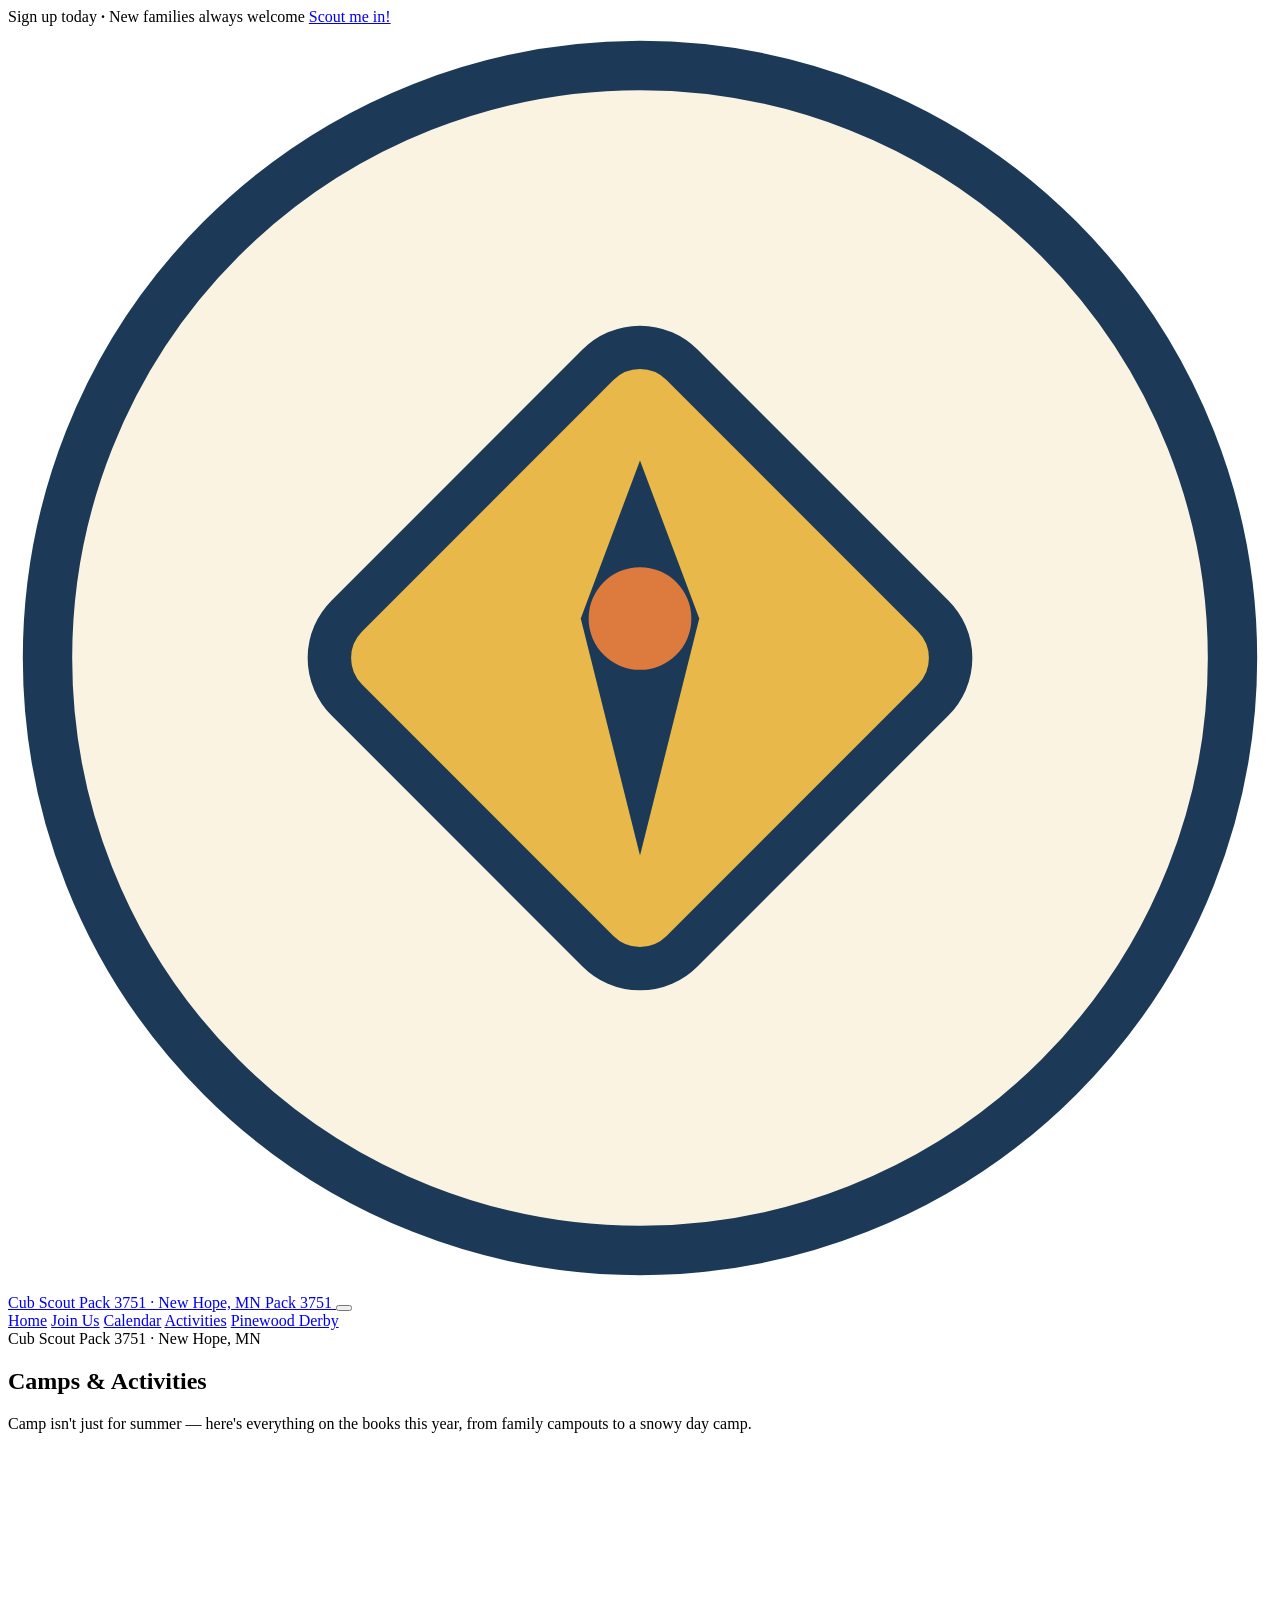
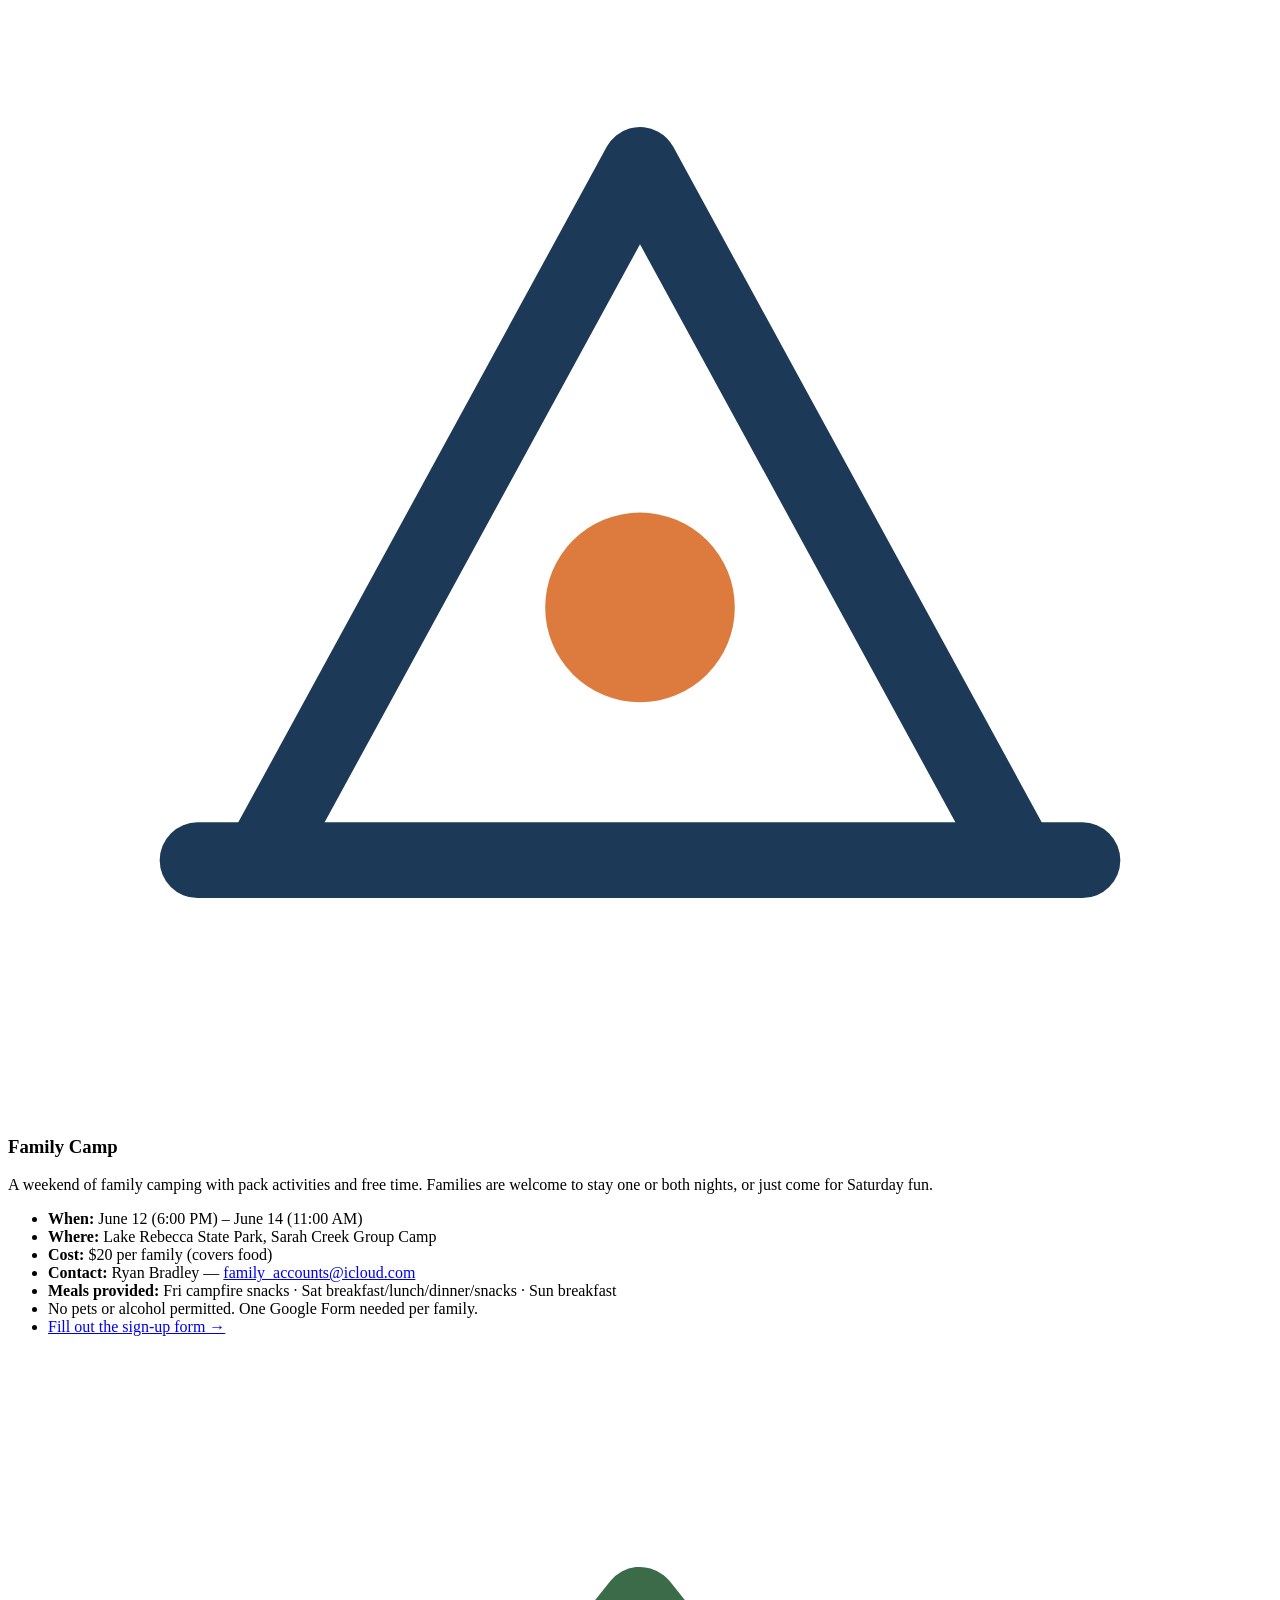
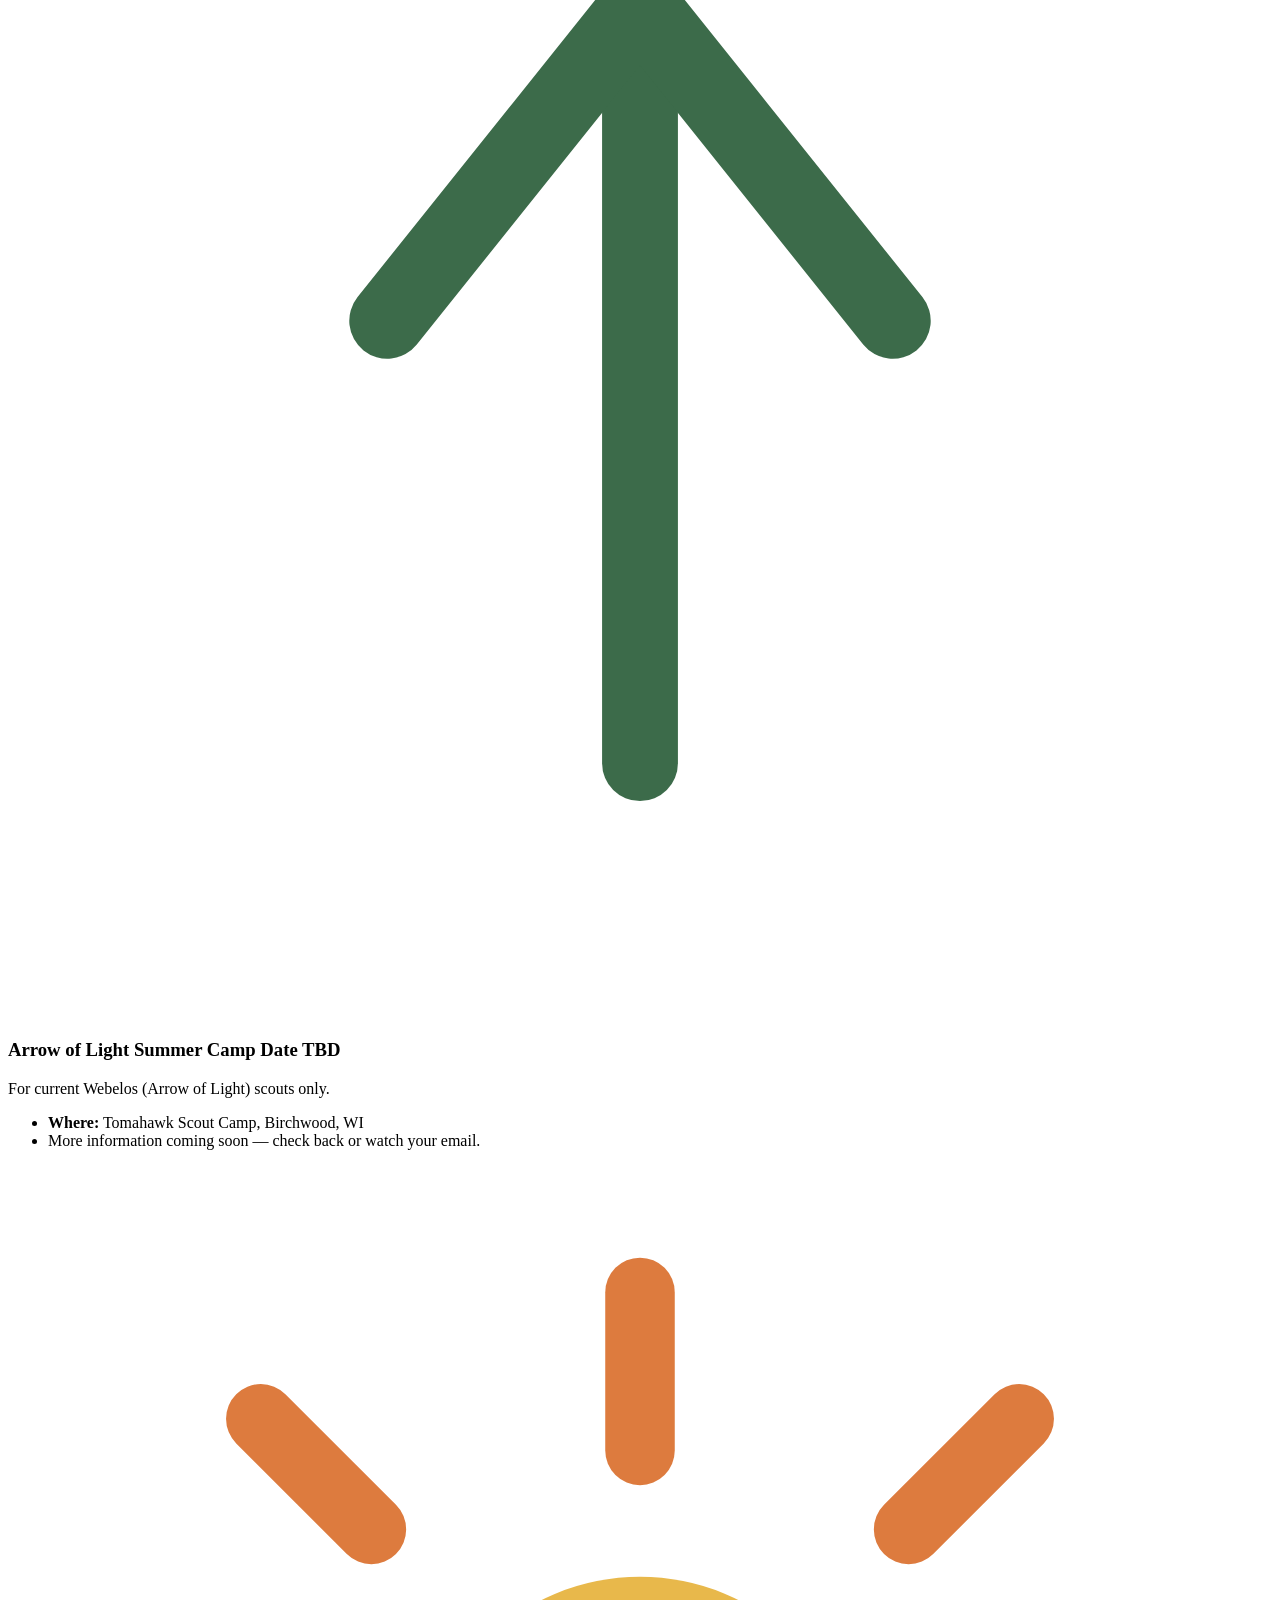
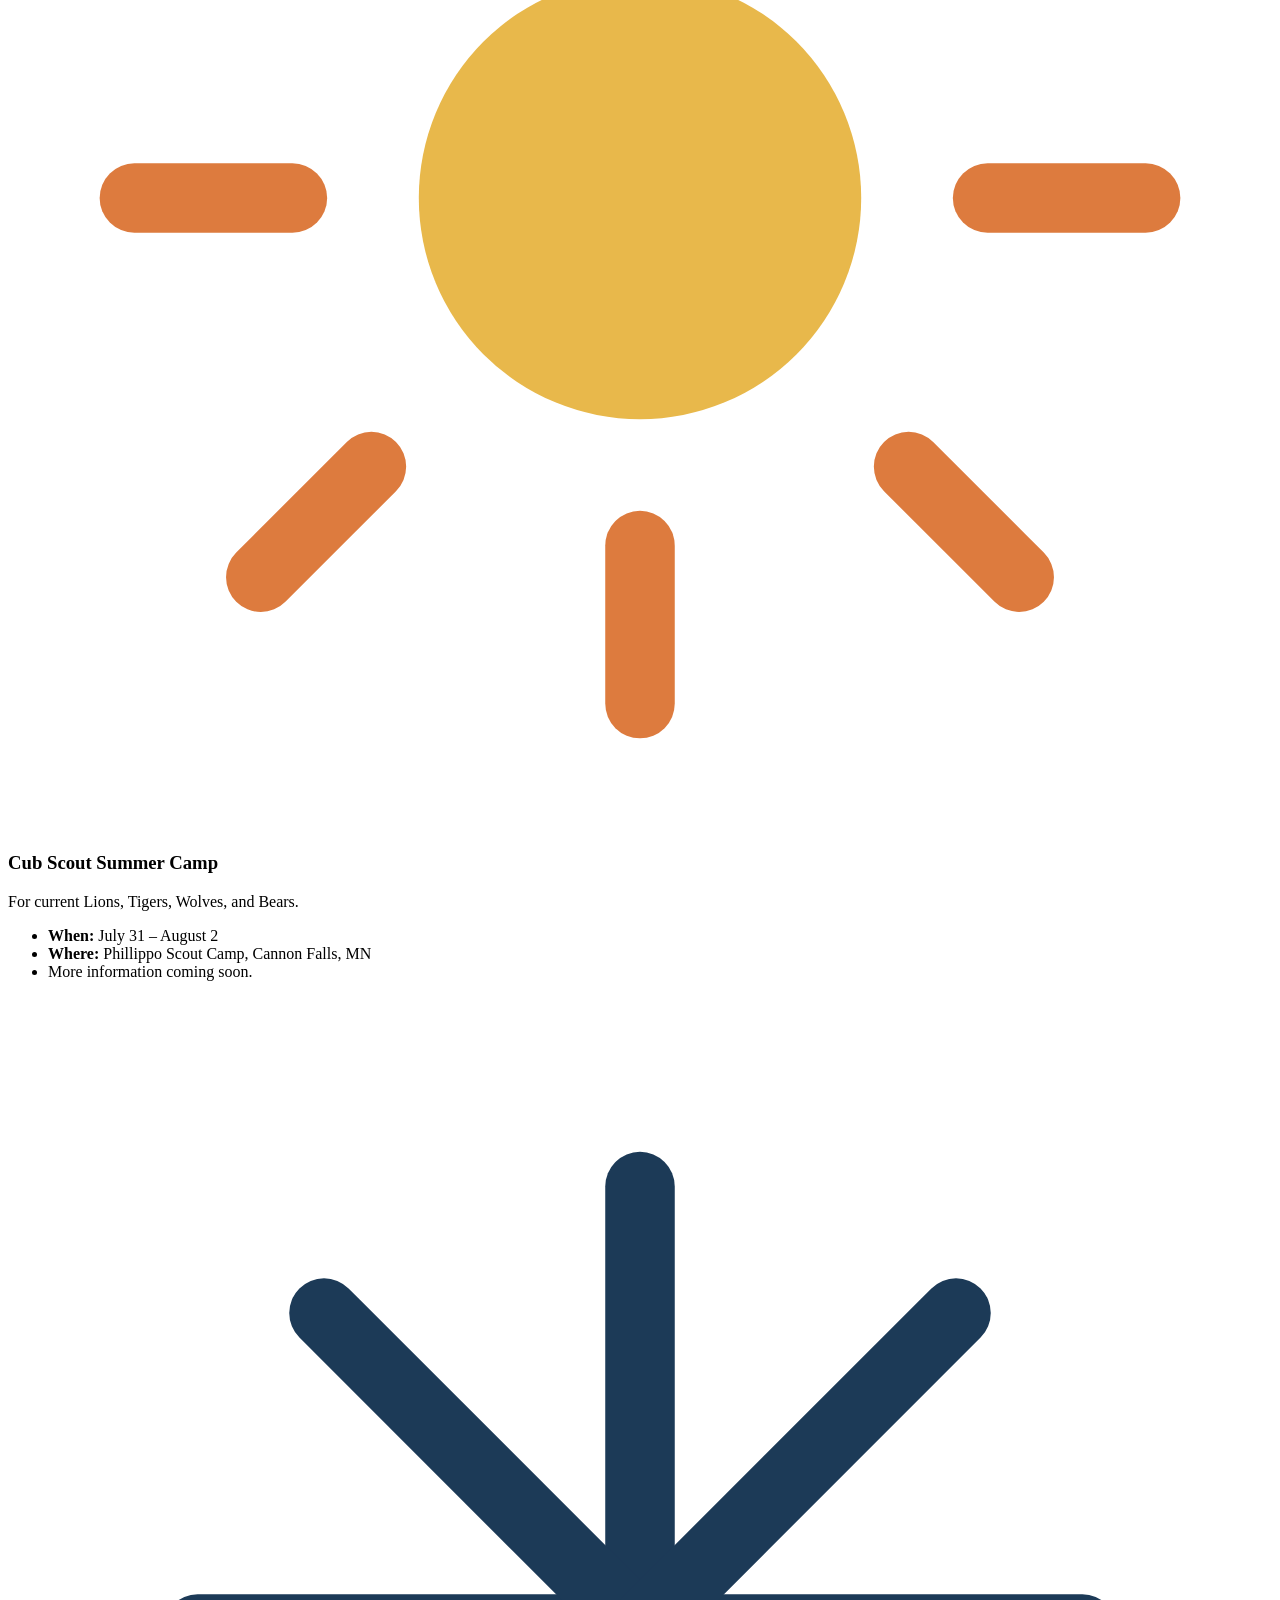
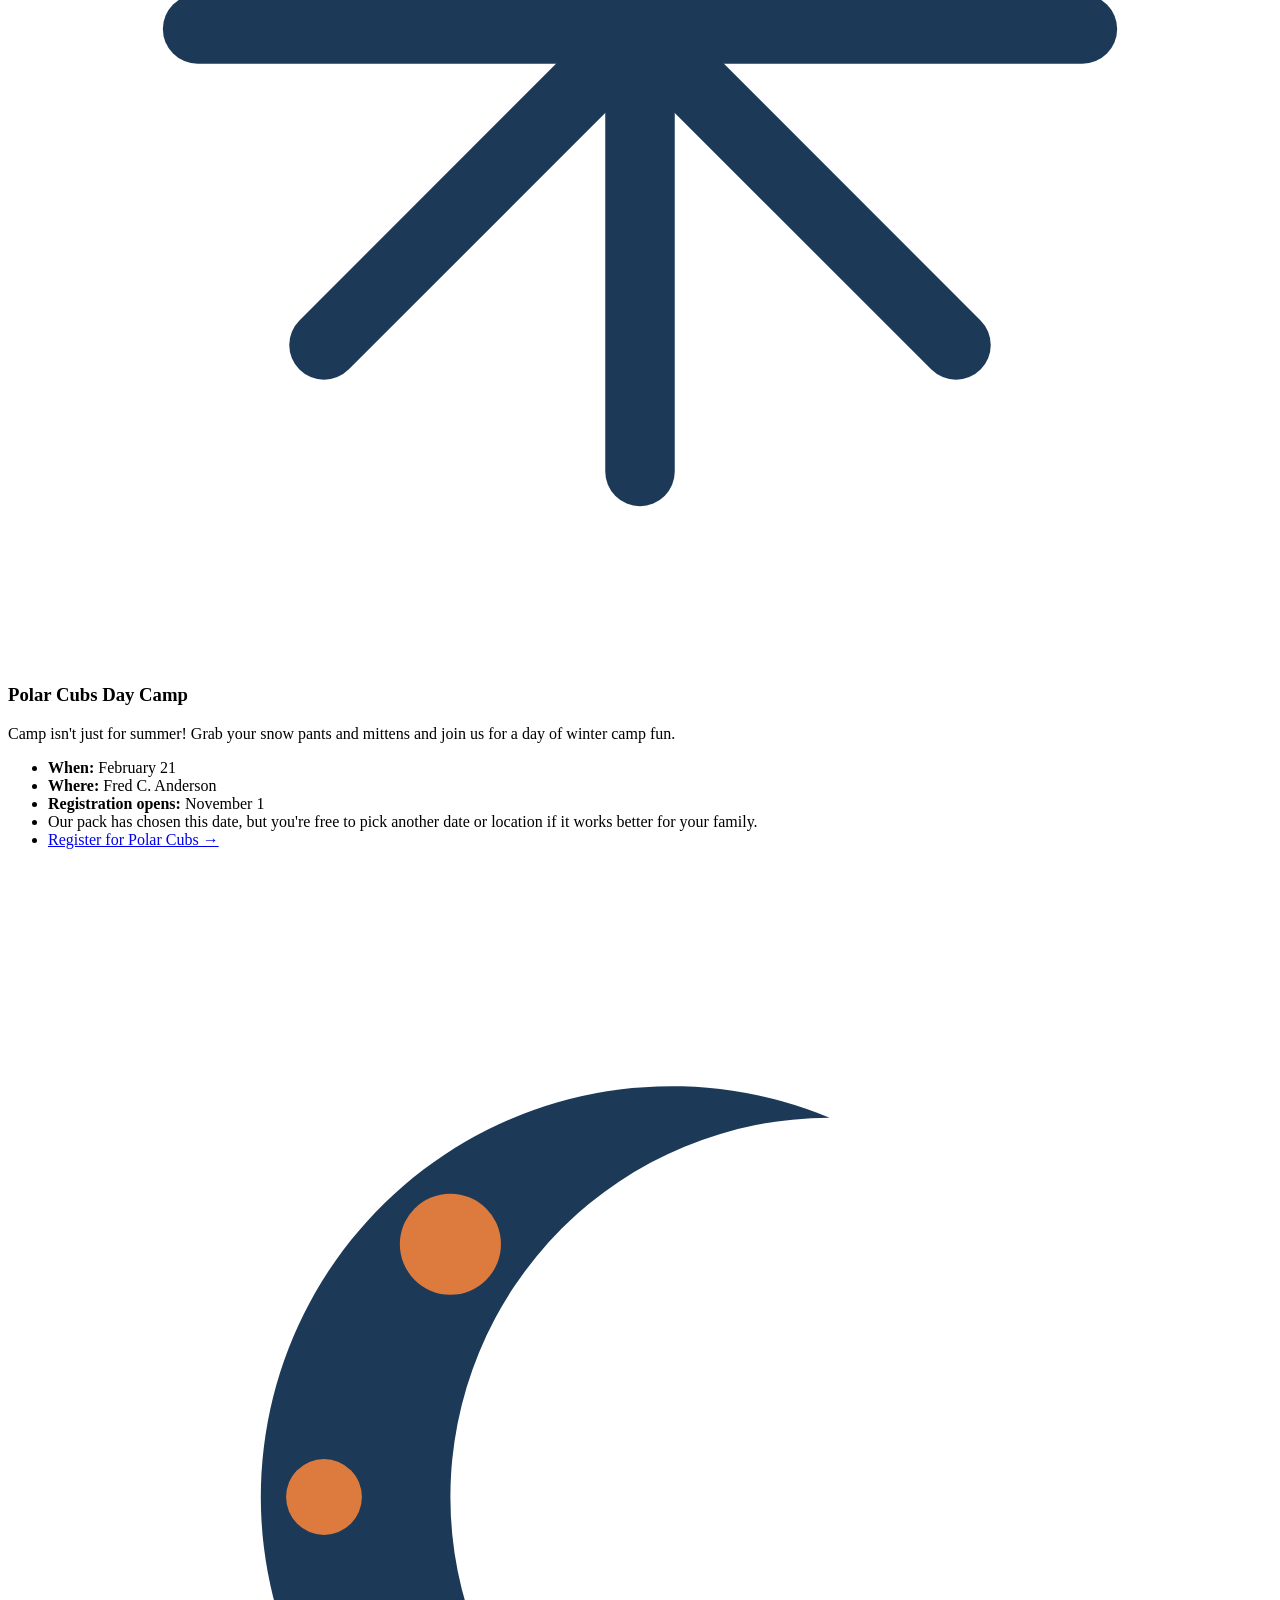
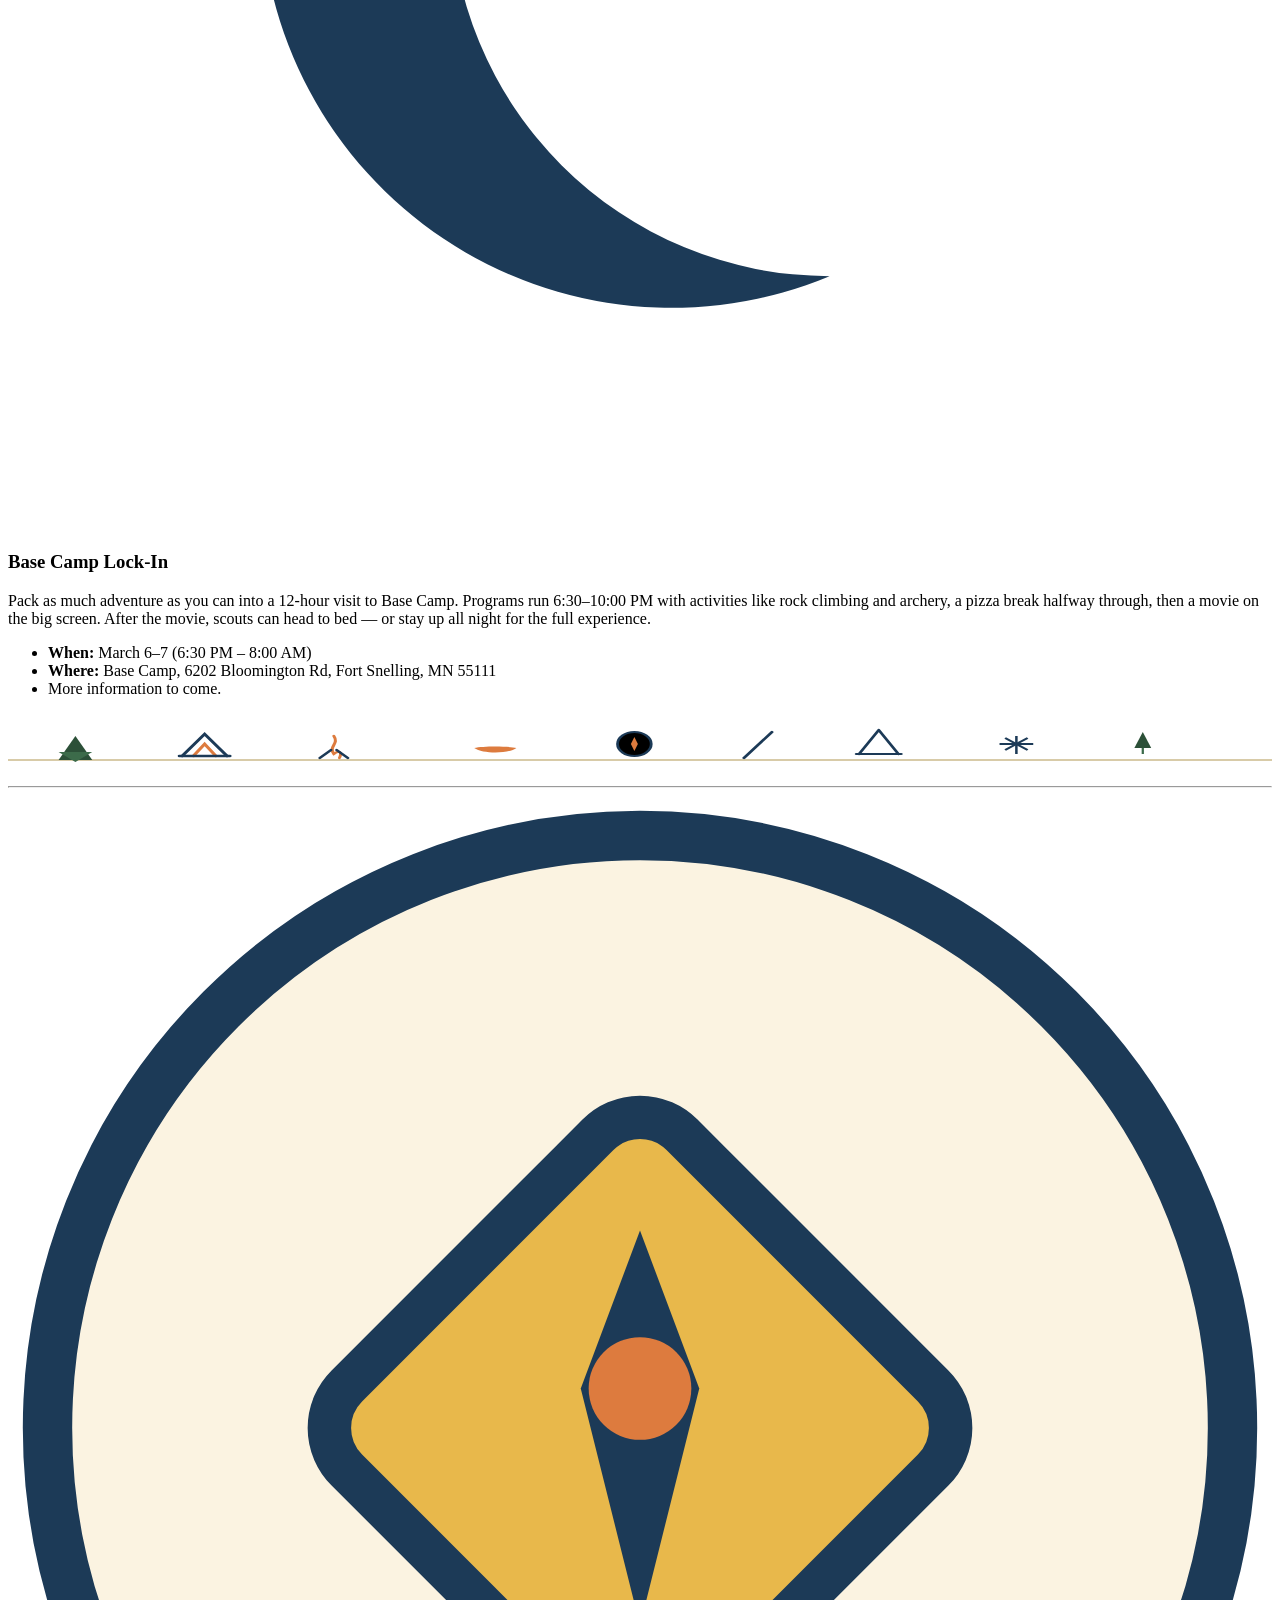
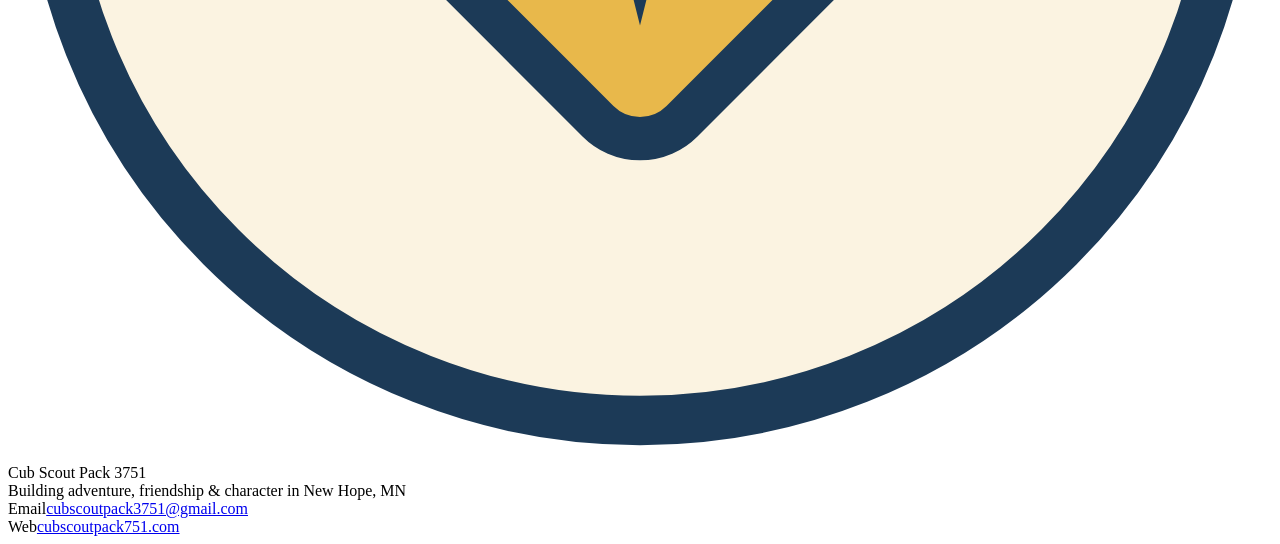
==== activities.html @ e73b6490 "Add files via upload" ====
<!DOCTYPE html>
<html lang="en">
<head>
<meta charset="UTF-8">
<meta name="viewport" content="width=device-width, initial-scale=1.0">
<title>Activities | Cub Scout Pack 3751</title>
<meta name="description" content="Family Camp, summer camps, Polar Cubs, and the Base Camp Lock-In for Pack 3751.">
<link rel="stylesheet" href="css/styles.css">
</head>
<body>
<div class="topbar">
  <div class="wrap">
    <span>Sign up today <strong>&middot;</strong> New families always welcome</span>
    <a class="btn-scoutmein" href="join.html">Scout me in!</a>
  </div>
</div>
<header class="site-header">
  <div class="wrap">
    <a class="brand" href="index.html">
      <span class="brand-mark"><svg viewBox="0 0 64 64" fill="none" xmlns="http://www.w3.org/2000/svg">
<circle cx="32" cy="32" r="30" fill="#FBF3E1" stroke="#1C3A57" stroke-width="2.5"/>
<rect x="20" y="20" width="24" height="24" rx="3" transform="rotate(45 32 32)" fill="#E8B84B" stroke="#1C3A57" stroke-width="2.2"/>
<path d="M32 22 L35 30 L32 42 L29 30 Z" fill="#1C3A57"/>
<circle cx="32" cy="30" r="2.6" fill="#DD7B3E"/>
</svg></span>
      <span class="brand-text">
        <span class="eyebrow navy">Cub Scout Pack 3751 &middot; New Hope, MN</span>
        <span class="pack-name">Pack <span class="accent">3751</span></span>
      </span>
    </a>
    <button class="nav-toggle" aria-label="Toggle menu" onclick="document.querySelector('.main-nav').classList.toggle('open')"><span></span></button>
    <nav class="main-nav">
    <a href="index.html">Home</a>
    <a href="join.html">Join Us</a>
    <a href="calendar.html">Calendar</a>
    <a href="activities.html" class="active">Activities</a>
    <a href="pinewood-derby.html">Pinewood Derby</a>
    </nav>
  </div>
</header>

<main>
  <section class="hero" style="padding-bottom:0;">
    <div class="wrap">
      <span class="eyebrow">Cub Scout Pack 3751 &middot; New Hope, MN</span>
      <h1>Camps &amp; <span class="accent">Activities</span></h1>
      <p class="lede">Camp isn't just for summer &mdash; here's everything on the books this year, from family campouts to a snowy day camp.</p>
    </div>
  </section>

  <section class="section">
    <div class="wrap">
      <div class="card-grid" style="grid-template-columns:repeat(auto-fit,minmax(340px,1fr));">

        <div class="program-card">
          <div class="top-row">
            <span class="icon-badge"><svg viewBox="0 0 40 40" fill="none" xmlns="http://www.w3.org/2000/svg">
<path d="M8 32 L20 10 L32 32" stroke="#1C3A57" stroke-width="2.4" stroke-linejoin="round"/>
<line x1="6" y1="32" x2="34" y2="32" stroke="#1C3A57" stroke-width="2.4" stroke-linecap="round"/>
<circle cx="20" cy="24" r="3" fill="#DD7B3E"/>
</svg></span>
            <h3>Family Camp</h3>
          </div>
          <p class="desc">A weekend of family camping with pack activities and free time. Families are welcome to stay one or both nights, or just come for Saturday fun.</p>
          <ul class="meta-list">
            <li><strong>When:</strong> June 12 (6:00 PM) &ndash; June 14 (11:00 AM)</li>
            <li><strong>Where:</strong> Lake Rebecca State Park, Sarah Creek Group Camp</li>
            <li><strong>Cost:</strong> $20 per family (covers food)</li>
            <li><strong>Contact:</strong> Ryan Bradley &mdash; <a href="mailto:family_accounts@icloud.com">family_accounts@icloud.com</a></li>
            <li><strong>Meals provided:</strong> Fri campfire snacks &middot; Sat breakfast/lunch/dinner/snacks &middot; Sun breakfast</li>
            <li>No pets or alcohol permitted. One Google Form needed per family.</li>
            <li><a href="https://docs.google.com/forms/d/e/1FAIpQLSfXmg_qUj5GRMNpXM1DFjyAN6nbwdPiYPPDxMlVyNqQFSK7DQ/viewform?usp=header">Fill out the sign-up form &rarr;</a></li>
          </ul>
        </div>

        <div class="program-card green">
          <div class="top-row">
            <span class="icon-badge"><svg viewBox="0 0 40 40" fill="none" xmlns="http://www.w3.org/2000/svg">
<line x1="20" y1="32" x2="20" y2="10" stroke="#3C6B4A" stroke-width="2.4" stroke-linecap="round"/>
<path d="M12 18 L20 8 L28 18" stroke="#3C6B4A" stroke-width="2.4" stroke-linecap="round" stroke-linejoin="round"/>
</svg></span>
            <h3>Arrow of Light Summer Camp <span class="tbd-tag">Date TBD</span></h3>
          </div>
          <p class="desc">For current Webelos (Arrow of Light) scouts only.</p>
          <ul class="meta-list">
            <li><strong>Where:</strong> Tomahawk Scout Camp, Birchwood, WI</li>
            <li>More information coming soon &mdash; check back or watch your email.</li>
          </ul>
        </div>

        <div class="program-card gold">
          <div class="top-row">
            <span class="icon-badge"><svg viewBox="0 0 40 40" fill="none" xmlns="http://www.w3.org/2000/svg" stroke="#DD7B3E" stroke-width="2.2" stroke-linecap="round">
<circle cx="20" cy="20" r="7" fill="#E8B84B" stroke="none"/>
<line x1="20" y1="4" x2="20" y2="9"/><line x1="20" y1="31" x2="20" y2="36"/>
<line x1="4" y1="20" x2="9" y2="20"/><line x1="31" y1="20" x2="36" y2="20"/>
<line x1="8" y1="8" x2="11.5" y2="11.5"/><line x1="28.5" y1="28.5" x2="32" y2="32"/>
<line x1="32" y1="8" x2="28.5" y2="11.5"/><line x1="11.5" y1="28.5" x2="8" y2="32"/>
</svg></span>
            <h3>Cub Scout Summer Camp</h3>
          </div>
          <p class="desc">For current Lions, Tigers, Wolves, and Bears.</p>
          <ul class="meta-list">
            <li><strong>When:</strong> July 31 &ndash; August 2</li>
            <li><strong>Where:</strong> Phillippo Scout Camp, Cannon Falls, MN</li>
            <li>More information coming soon.</li>
          </ul>
        </div>

        <div class="program-card navy">
          <div class="top-row">
            <span class="icon-badge"><svg viewBox="0 0 40 40" fill="none" xmlns="http://www.w3.org/2000/svg" stroke="#1C3A57" stroke-width="2.2" stroke-linecap="round">
<line x1="20" y1="6" x2="20" y2="34"/><line x1="6" y1="20" x2="34" y2="20"/>
<line x1="10" y1="10" x2="30" y2="30"/><line x1="30" y1="10" x2="10" y2="30"/>
</svg></span>
            <h3>Polar Cubs Day Camp</h3>
          </div>
          <p class="desc">Camp isn't just for summer! Grab your snow pants and mittens and join us for a day of winter camp fun.</p>
          <ul class="meta-list">
            <li><strong>When:</strong> February 21</li>
            <li><strong>Where:</strong> Fred C. Anderson</li>
            <li><strong>Registration opens:</strong> November 1</li>
            <li>Our pack has chosen this date, but you're free to pick another date or location if it works better for your family.</li>
            <li><a href="https://camp.northernstar.org/Article-Detail/polar-cubs">Register for Polar Cubs &rarr;</a></li>
          </ul>
        </div>

        <div class="program-card">
          <div class="top-row">
            <span class="icon-badge"><svg viewBox="0 0 40 40" fill="none" xmlns="http://www.w3.org/2000/svg">
<path d="M26 8 A13 13 0 1 0 26 32 A10 10 0 0 1 26 8 Z" fill="#1C3A57"/>
<circle cx="14" cy="12" r="1.6" fill="#DD7B3E"/><circle cx="10" cy="20" r="1.2" fill="#DD7B3E"/>
</svg></span>
            <h3>Base Camp Lock-In</h3>
          </div>
          <p class="desc">Pack as much adventure as you can into a 12-hour visit to Base Camp. Programs run 6:30&ndash;10:00 PM with activities like rock climbing and archery, a pizza break halfway through, then a movie on the big screen. After the movie, scouts can head to bed &mdash; or stay up all night for the full experience.</p>
          <ul class="meta-list">
            <li><strong>When:</strong> March 6&ndash;7 (6:30 PM &ndash; 8:00 AM)</li>
            <li><strong>Where:</strong> Base Camp, 6202 Bloomington Rd, Fort Snelling, MN 55111</li>
            <li>More information to come.</li>
          </ul>
        </div>

      </div>
    </div>
  </section>
</main>
<div class="wrap"><div class="trail-band"><svg viewBox="0 0 900 60" width="100%" height="60" preserveAspectRatio="none" xmlns="http://www.w3.org/2000/svg">
<line x1="0" y1="46" x2="900" y2="46" stroke="#D8CBA8" stroke-width="2"/>
<g transform="translate(30,14)"><path d="M6 32 L18 8 L30 32Z" fill="#2C5038"/><path d="M6 24 L18 34 L30 24Z" fill="#3C6B4A"/></g>
<g transform="translate(120,16)"><path d="M4 26 L20 4 L36 26" stroke="#1C3A57" stroke-width="2.4" fill="none" stroke-linecap="round"/><path d="M12 26 L20 14 L28 26" stroke="#DD7B3E" stroke-width="2.4" fill="none" stroke-linecap="round"/><line x1="2" y1="26" x2="38" y2="26" stroke="#1C3A57" stroke-width="2.4" stroke-linecap="round"/></g>
<g transform="translate(220,18)"><path d="M12 4 C16 12 8 14 12 22 C16 18 18 20 16 26" stroke="#DD7B3E" stroke-width="2.2" fill="none" stroke-linecap="round"/><line x1="2" y1="26" x2="10" y2="18" stroke="#1C3A57" stroke-width="2.2" stroke-linecap="round"/><line x1="22" y1="26" x2="14" y2="18" stroke="#1C3A57" stroke-width="2.2" stroke-linecap="round"/></g>
<g transform="translate(330,26)"><path d="M2 8 C8 14 26 14 32 8 C26 6 8 6 2 8Z" fill="#DD7B3E"/></g>
<g transform="translate(430,14)"><circle cx="16" cy="16" r="12" stroke="#1C3A57" stroke-width="2"/><path d="M16 9 L18.5 16 L16 23 L13.5 16Z" fill="#DD7B3E"/></g>
<g transform="translate(520,14)"><line x1="4" y1="30" x2="24" y2="4" stroke="#1C3A57" stroke-width="2.2" stroke-linecap="round"/></g>
<g transform="translate(600,10)"><path d="M6 30 L20 6 L34 30" stroke="#1C3A57" stroke-width="2.2" fill="none" stroke-linecap="round" stroke-linejoin="round"/><line x1="4" y1="30" x2="36" y2="30" stroke="#1C3A57" stroke-width="2.2" stroke-linecap="round"/></g>
<g transform="translate(700,20)"><line x1="18" y1="2" x2="18" y2="20" stroke="#1C3A57" stroke-width="1.8"/><line x1="6" y1="10" x2="30" y2="10" stroke="#1C3A57" stroke-width="1.8"/><line x1="10" y1="4" x2="26" y2="16" stroke="#1C3A57" stroke-width="1.8"/><line x1="26" y1="4" x2="10" y2="16" stroke="#1C3A57" stroke-width="1.8"/></g>
<g transform="translate(800,14)"><path d="M8 4 L14 20 L2 20 Z" fill="#2C5038"/><line x1="8" y1="20" x2="8" y2="26" stroke="#3C6B4A" stroke-width="1.6"/></g>
</svg></div></div><footer class="site-footer">
  <div class="wrap">
    <hr class="dash-divider">
    <div class="footer-inner">
      <div class="footer-brand">
        <span class="icon"><svg viewBox="0 0 64 64" fill="none" xmlns="http://www.w3.org/2000/svg">
<circle cx="32" cy="32" r="30" fill="#FBF3E1" stroke="#1C3A57" stroke-width="2.5"/>
<rect x="20" y="20" width="24" height="24" rx="3" transform="rotate(45 32 32)" fill="#E8B84B" stroke="#1C3A57" stroke-width="2.2"/>
<path d="M32 22 L35 30 L32 42 L29 30 Z" fill="#1C3A57"/>
<circle cx="32" cy="30" r="2.6" fill="#DD7B3E"/>
</svg></span>
        <span>
          <span class="name">Cub Scout Pack 3751</span><br>
          <span class="tagline">Building adventure, friendship &amp; character in New Hope, MN</span>
        </span>
      </div>
      <div class="footer-contact">
        <div class="row"><span class="eyebrow muted">Email</span><a href="mailto:cubscoutpack3751@gmail.com">cubscoutpack3751@gmail.com</a></div>
        <div class="row"><span class="eyebrow muted">Web</span><a href="https://cubscoutpack751.com">cubscoutpack751.com</a></div>
      </div>
    </div>
  </div>
</footer>

</body>
</html>
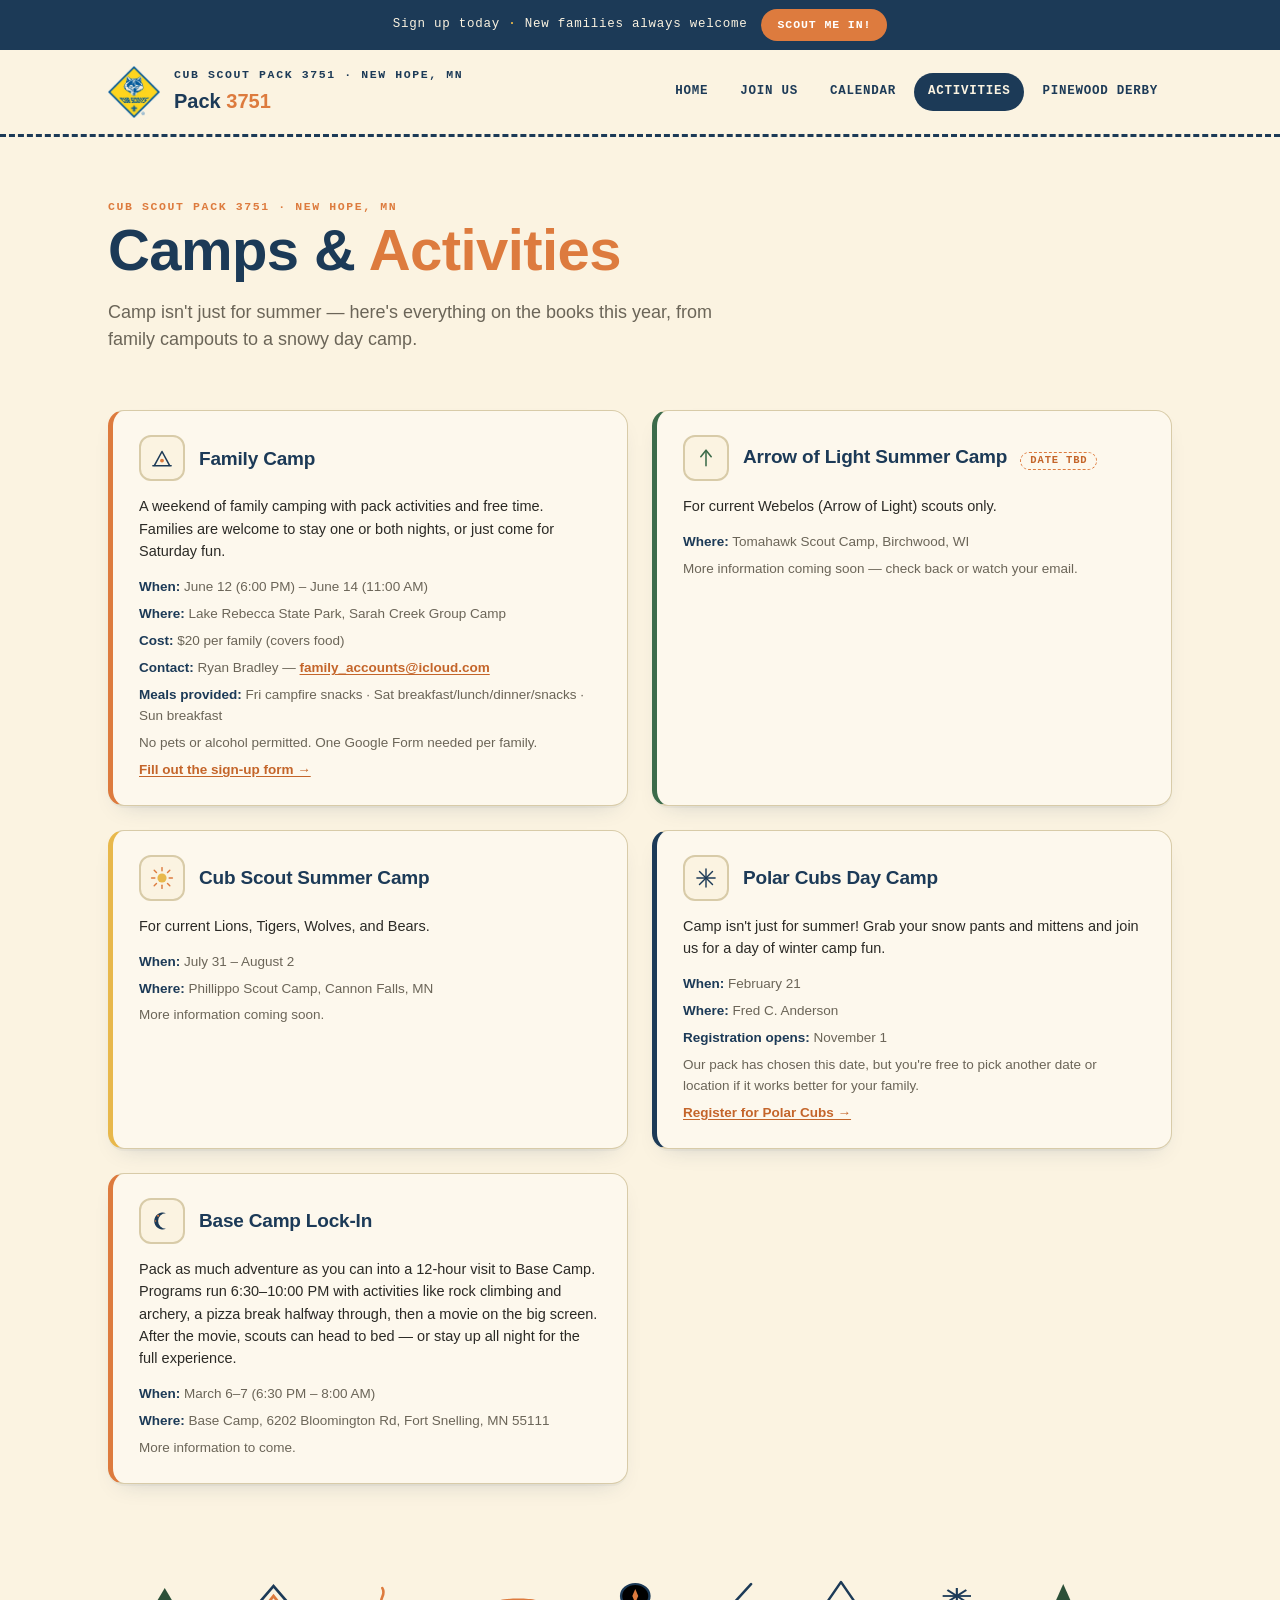
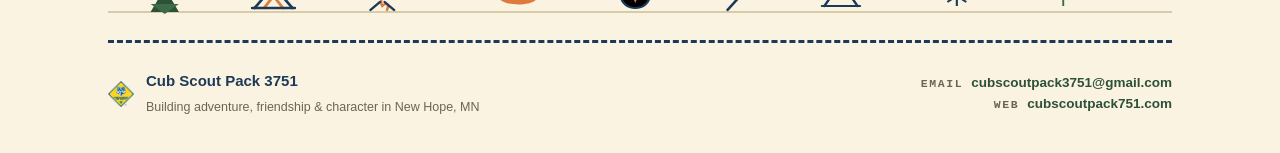
==== commit d2f5520a: "Add files via upload" ====
--- a/activities.html
+++ b/activities.html
@@ -11,18 +11,13 @@
 <div class="topbar">
   <div class="wrap">
     <span>Sign up today <strong>&middot;</strong> New families always welcome</span>
-    <a class="btn-scoutmein" href="join.html">Scout me in!</a>
+    <a class="btn-scoutmein" href="https://my.scouting.org/online-registration/b93ce5ed-6b80-42a9-a433-48067e9f3e9d/applicant-type" target="_blank" rel="noopener">Scout me in!</a>
   </div>
 </div>
 <header class="site-header">
   <div class="wrap">
     <a class="brand" href="index.html">
-      <span class="brand-mark"><svg viewBox="0 0 64 64" fill="none" xmlns="http://www.w3.org/2000/svg">
-<circle cx="32" cy="32" r="30" fill="#FBF3E1" stroke="#1C3A57" stroke-width="2.5"/>
-<rect x="20" y="20" width="24" height="24" rx="3" transform="rotate(45 32 32)" fill="#E8B84B" stroke="#1C3A57" stroke-width="2.2"/>
-<path d="M32 22 L35 30 L32 42 L29 30 Z" fill="#1C3A57"/>
-<circle cx="32" cy="30" r="2.6" fill="#DD7B3E"/>
-</svg></span>
+      <span class="brand-mark"><img src="assets/pack-emblem.png" alt="Cub Scout Pack 3751 emblem" style="width:100%;height:100%;object-fit:contain;"></span>
       <span class="brand-text">
         <span class="eyebrow navy">Cub Scout Pack 3751 &middot; New Hope, MN</span>
         <span class="pack-name">Pack <span class="accent">3751</span></span>
@@ -161,12 +156,7 @@
     <hr class="dash-divider">
     <div class="footer-inner">
       <div class="footer-brand">
-        <span class="icon"><svg viewBox="0 0 64 64" fill="none" xmlns="http://www.w3.org/2000/svg">
-<circle cx="32" cy="32" r="30" fill="#FBF3E1" stroke="#1C3A57" stroke-width="2.5"/>
-<rect x="20" y="20" width="24" height="24" rx="3" transform="rotate(45 32 32)" fill="#E8B84B" stroke="#1C3A57" stroke-width="2.2"/>
-<path d="M32 22 L35 30 L32 42 L29 30 Z" fill="#1C3A57"/>
-<circle cx="32" cy="30" r="2.6" fill="#DD7B3E"/>
-</svg></span>
+        <span class="icon"><img src="assets/pack-emblem.png" alt="Cub Scout Pack 3751 emblem" style="width:100%;height:100%;object-fit:contain;"></span>
         <span>
           <span class="name">Cub Scout Pack 3751</span><br>
           <span class="tagline">Building adventure, friendship &amp; character in New Hope, MN</span>
--- a/css/styles.css
+++ b/css/styles.css
@@ -0,0 +1,581 @@
+/* ==========================================================================
+   Pack 3751 Design System
+   Extracted from: Recruiting Flyer + 2026-2027 Annual Calendar
+   ========================================================================== */
+
+@import url('https://fonts.googleapis.com/css2?family=Baloo+2:wght@500;600;700;800&family=Inter:wght@400;500;600;700&family=JetBrains+Mono:wght@500;600;700&display=swap');
+
+:root {
+  /* --- Color tokens (from source materials) --- */
+  --cream:        #FBF3E1;   /* page background */
+  --cream-deep:   #E8DDC2;   /* calendar-page outer background */
+  --cream-card:   #FDF8ED;   /* card fill, slightly lighter than bg */
+  --navy:         #1C3A57;   /* headlines, primary bar fill, nav */
+  --navy-deep:    #142B41;   /* darkest navy, footer text */
+  --orange:       #DD7B3E;   /* "Explorers" accent, dates, CTA */
+  --orange-deep:  #C4652A;   /* hover / pressed orange */
+  --gold:         #E8B84B;   /* badge outlines, logo diamond */
+  --green:        #3C6B4A;   /* second badge color, card borders */
+  --green-deep:   #2C5038;   /* dark green text/dots */
+  --ink:          #2B2A26;   /* body copy */
+  --ink-soft:     #6B6558;   /* secondary copy */
+  --line:         #D8CBA8;   /* hairline borders on cream */
+
+  /* --- Type --- */
+  --font-display: 'Baloo 2', 'Segoe UI', sans-serif;
+  --font-body: 'Inter', -apple-system, sans-serif;
+  --font-label: 'JetBrains Mono', 'SF Mono', monospace;
+
+  /* --- Radius / shadow --- */
+  --radius-sm: 10px;
+  --radius-md: 16px;
+  --radius-lg: 22px;
+  --radius-pill: 999px;
+  --shadow-card: 0 2px 0 rgba(28,58,87,0.04), 0 10px 24px -14px rgba(28,58,87,0.25);
+}
+
+* { box-sizing: border-box; }
+html { scroll-behavior: smooth; }
+
+body {
+  margin: 0;
+  background: var(--cream);
+  color: var(--ink);
+  font-family: var(--font-body);
+  font-size: 16px;
+  line-height: 1.55;
+  -webkit-font-smoothing: antialiased;
+}
+
+img { max-width: 100%; display: block; }
+a { color: inherit; }
+
+.wrap {
+  max-width: 1120px;
+  margin: 0 auto;
+  padding: 0 28px;
+}
+
+/* --- Eyebrow / label style (mono, tracked, uppercase) --- */
+.eyebrow {
+  font-family: var(--font-label);
+  font-weight: 600;
+  font-size: 11.5px;
+  letter-spacing: 0.14em;
+  text-transform: uppercase;
+  color: var(--orange);
+}
+.eyebrow.navy { color: var(--navy); }
+.eyebrow.on-dark { color: var(--gold); }
+.eyebrow.muted { color: var(--ink-soft); }
+
+h1, h2, h3, h4 {
+  font-family: var(--font-display);
+  color: var(--navy);
+  margin: 0;
+  line-height: 1.12;
+  letter-spacing: -0.01em;
+}
+
+.accent { color: var(--orange); }
+.accent-green { color: var(--green); }
+
+p { margin: 0 0 1em; color: var(--ink); }
+p:last-child { margin-bottom: 0; }
+
+/* ==========================================================================
+   Top utility bar
+   ========================================================================== */
+.topbar {
+  background: var(--navy);
+  color: var(--cream);
+  font-family: var(--font-label);
+  font-size: 12.5px;
+  letter-spacing: 0.06em;
+}
+.topbar .wrap {
+  display: flex;
+  align-items: center;
+  justify-content: center;
+  gap: 14px;
+  padding: 9px 28px;
+  text-align: center;
+}
+.topbar strong { color: var(--gold); font-weight: 700; }
+.btn-scoutmein {
+  background: var(--orange);
+  color: #fff;
+  font-family: var(--font-label);
+  font-weight: 700;
+  font-size: 11.5px;
+  letter-spacing: 0.08em;
+  text-transform: uppercase;
+  text-decoration: none;
+  padding: 7px 16px;
+  border-radius: var(--radius-pill);
+  white-space: nowrap;
+  transition: background .15s ease;
+}
+.btn-scoutmein:hover { background: var(--orange-deep); }
+
+/* ==========================================================================
+   Header / Nav
+   ========================================================================== */
+.site-header {
+  background: var(--cream);
+  border-bottom: 3px dashed var(--navy);
+  position: sticky;
+  top: 0;
+  z-index: 40;
+}
+.site-header .wrap {
+  display: flex;
+  align-items: center;
+  justify-content: space-between;
+  padding: 16px 28px;
+  gap: 24px;
+}
+.brand {
+  display: flex;
+  align-items: center;
+  gap: 14px;
+  text-decoration: none;
+}
+.brand-mark { width: 52px; height: 52px; flex-shrink: 0; }
+.brand-text .eyebrow { display: block; margin-bottom: 2px; }
+.brand-text .pack-name {
+  font-family: var(--font-display);
+  font-weight: 700;
+  font-size: 20px;
+  color: var(--navy);
+}
+.pack-name .accent { color: var(--orange); }
+
+.main-nav { display: flex; align-items: center; gap: 4px; }
+.main-nav a {
+  font-family: var(--font-label);
+  font-weight: 600;
+  font-size: 12.5px;
+  letter-spacing: 0.06em;
+  text-transform: uppercase;
+  text-decoration: none;
+  color: var(--navy);
+  padding: 9px 14px;
+  border-radius: var(--radius-pill);
+  transition: background .15s ease, color .15s ease;
+}
+.main-nav a:hover { background: rgba(28,58,87,0.08); }
+.main-nav a.active { background: var(--navy); color: var(--cream); }
+
+.nav-toggle {
+  display: none;
+  background: none;
+  border: 2px solid var(--navy);
+  border-radius: 8px;
+  padding: 7px 9px;
+  cursor: pointer;
+}
+.nav-toggle span, .nav-toggle span::before, .nav-toggle span::after {
+  display: block;
+  width: 20px;
+  height: 2px;
+  background: var(--navy);
+  position: relative;
+  transition: all .2s ease;
+}
+.nav-toggle span::before { content: ''; position: absolute; top: -6px; }
+.nav-toggle span::after { content: ''; position: absolute; top: 6px; }
+
+@media (max-width: 860px) {
+  .nav-toggle { display: block; }
+  .main-nav {
+    display: none;
+    position: absolute;
+    top: 100%;
+    left: 0; right: 0;
+    background: var(--cream);
+    border-bottom: 3px dashed var(--navy);
+    flex-direction: column;
+    align-items: stretch;
+    padding: 10px 20px 18px;
+  }
+  .main-nav.open { display: flex; }
+  .main-nav a { padding: 12px 10px; text-align: left; }
+  .site-header .wrap { position: relative; }
+}
+
+/* ==========================================================================
+   Dashed dividers (signature motif from flyer/calendar)
+   ========================================================================== */
+.dash-divider {
+  border: none;
+  border-top: 3px dashed var(--navy);
+  margin: 0;
+}
+.dash-divider.orange { border-top-color: var(--orange); }
+.dash-divider.thin { border-top-width: 2px; opacity: .6; }
+
+.rule-squiggle {
+  display: block;
+  width: 100%;
+  height: 10px;
+  margin: 10px 0 0;
+}
+
+/* ==========================================================================
+   Hero
+   ========================================================================== */
+.hero {
+  padding: 56px 0 40px;
+}
+.hero .eyebrow { margin-bottom: 10px; }
+.hero h1 {
+  font-size: clamp(36px, 6vw, 58px);
+  font-weight: 800;
+}
+.hero .lede {
+  margin-top: 16px;
+  max-width: 640px;
+  font-size: 18px;
+  color: var(--ink-soft);
+  font-weight: 500;
+}
+.hero-cta-row {
+  margin-top: 26px;
+  display: flex;
+  gap: 14px;
+  flex-wrap: wrap;
+}
+
+.btn {
+  display: inline-flex;
+  align-items: center;
+  gap: 8px;
+  font-family: var(--font-label);
+  font-weight: 700;
+  font-size: 12.5px;
+  letter-spacing: 0.06em;
+  text-transform: uppercase;
+  text-decoration: none;
+  padding: 13px 22px;
+  border-radius: var(--radius-pill);
+  transition: transform .12s ease, background .15s ease;
+}
+.btn:hover { transform: translateY(-1px); }
+.btn-primary { background: var(--orange); color: #fff; }
+.btn-primary:hover { background: var(--orange-deep); }
+.btn-outline {
+  background: transparent;
+  color: var(--navy);
+  border: 2px solid var(--navy);
+}
+.btn-outline:hover { background: var(--navy); color: var(--cream); }
+
+/* ==========================================================================
+   Info bar (TIME / LOCATION style block from flyer)
+   ========================================================================== */
+.info-bar {
+  background: var(--navy);
+  border-radius: var(--radius-md);
+  border-bottom: 4px solid var(--gold);
+  padding: 22px 30px;
+  display: grid;
+  grid-template-columns: repeat(auto-fit, minmax(200px, 1fr));
+  gap: 22px;
+  color: var(--cream);
+}
+.info-bar .item + .item { border-left: 1px solid rgba(255,255,255,0.18); padding-left: 22px; }
+@media (max-width: 640px) { .info-bar .item + .item { border-left: none; padding-left: 0; } }
+.info-bar .eyebrow { color: var(--gold); margin-bottom: 6px; }
+.info-bar .value { font-family: var(--font-display); font-weight: 700; font-size: 20px; }
+.info-bar .subvalue { font-size: 13px; color: rgba(255,255,255,0.75); margin-top: 2px; }
+
+/* ==========================================================================
+   Cards (Stop / program cards)
+   ========================================================================== */
+.section { padding: 56px 0; }
+.section-head { margin-bottom: 34px; max-width: 680px; }
+.section-head .eyebrow { margin-bottom: 8px; }
+.section-head h2 { font-size: clamp(26px, 4vw, 36px); }
+.section-head p { margin-top: 12px; color: var(--ink-soft); font-size: 16px; }
+
+.card-grid {
+  display: grid;
+  grid-template-columns: repeat(auto-fit, minmax(280px, 1fr));
+  gap: 24px;
+}
+
+.stop-card {
+  background: var(--cream-card);
+  border: 2px solid var(--green);
+  border-radius: var(--radius-lg);
+  padding: 26px 26px 24px;
+  position: relative;
+}
+.stop-card .badges {
+  display: flex;
+  justify-content: space-between;
+  align-items: flex-start;
+  margin-bottom: 18px;
+  gap: 10px;
+  flex-wrap: wrap;
+}
+.pill {
+  font-family: var(--font-label);
+  font-weight: 700;
+  font-size: 11px;
+  letter-spacing: 0.06em;
+  text-transform: uppercase;
+  padding: 6px 13px;
+  border-radius: var(--radius-pill);
+  white-space: nowrap;
+}
+.pill-gold { background: transparent; border: 2px solid var(--gold); color: var(--navy-deep); }
+.pill-green-line { background: transparent; border: 2px solid var(--green); color: var(--green-deep); }
+.pill-navy { background: var(--navy); color: var(--cream); }
+.pill-green { background: var(--green); color: var(--cream); }
+.pill-orange { background: var(--orange); color: #fff; }
+
+.stop-card .icon { width: 40px; height: 40px; margin-bottom: 14px; }
+.stop-card h3 { font-size: 20px; margin-bottom: 8px; }
+.stop-card p { color: var(--ink-soft); font-size: 14.5px; }
+
+/* Generic program / activity card */
+.program-card {
+  background: var(--cream-card);
+  border: 1px solid var(--line);
+  border-left: 5px solid var(--orange);
+  border-radius: var(--radius-md);
+  padding: 24px 26px;
+  box-shadow: var(--shadow-card);
+}
+.program-card.green { border-left-color: var(--green); }
+.program-card.gold { border-left-color: var(--gold); }
+.program-card.navy { border-left-color: var(--navy); }
+.program-card .top-row {
+  display: flex;
+  align-items: center;
+  gap: 14px;
+  margin-bottom: 14px;
+}
+.program-card .icon-badge {
+  width: 46px; height: 46px;
+  border-radius: 12px;
+  background: var(--cream);
+  border: 2px solid var(--line);
+  display: flex; align-items: center; justify-content: center;
+  flex-shrink: 0;
+}
+.program-card .icon-badge svg { width: 26px; height: 26px; }
+.program-card h3 { font-size: 19px; }
+.program-card .meta-list { list-style: none; margin: 14px 0 0; padding: 0; display: flex; flex-direction: column; gap: 6px; }
+.program-card .meta-list li { font-size: 13.5px; color: var(--ink-soft); }
+.program-card .meta-list strong { color: var(--navy); font-weight: 600; }
+.program-card .meta-list a { color: var(--orange-deep); font-weight: 600; text-decoration: underline; text-underline-offset: 2px; }
+.program-card .desc { font-size: 14.5px; color: var(--ink); margin-top: 12px; }
+.tbd-tag {
+  display: inline-block;
+  font-family: var(--font-label);
+  font-size: 10.5px;
+  letter-spacing: 0.08em;
+  text-transform: uppercase;
+  color: var(--orange-deep);
+  border: 1.5px dashed var(--orange);
+  border-radius: var(--radius-pill);
+  padding: 2px 9px;
+  margin-left: 8px;
+}
+
+/* ==========================================================================
+   Trail icon band (decorative, reused from flyer footer strip)
+   ========================================================================== */
+.trail-band {
+  position: relative;
+  height: 92px;
+  margin: 8px 0 0;
+}
+.trail-band .ground-line {
+  position: absolute;
+  left: 0; right: 0; bottom: 22px;
+  border-top: 2px solid var(--line);
+}
+.trail-band svg { position: absolute; bottom: 14px; }
+
+/* ==========================================================================
+   Calendar page
+   ========================================================================== */
+body.calendar-page { background: var(--cream-deep); }
+.cal-legend {
+  display: flex;
+  gap: 22px;
+  flex-wrap: wrap;
+  align-items: center;
+  font-family: var(--font-label);
+  font-size: 12px;
+  letter-spacing: 0.04em;
+  text-transform: uppercase;
+  color: var(--navy);
+}
+.cal-legend .dot { width: 11px; height: 11px; border-radius: 50%; display: inline-block; margin-right: 7px; vertical-align: middle; }
+.dot-pack { background: var(--orange); }
+.dot-committee { background: var(--ink-soft); }
+.dot-special { background: var(--green); }
+.dot-popcorn { background: var(--gold); }
+
+.cal-grid {
+  display: grid;
+  grid-template-columns: repeat(auto-fit, minmax(300px, 1fr));
+  gap: 22px;
+  margin-top: 28px;
+}
+.month-card {
+  background: var(--cream-card);
+  border: 1px solid var(--line);
+  border-radius: var(--radius-md);
+  padding: 18px 20px 20px;
+  box-shadow: var(--shadow-card);
+}
+.month-card .month-head {
+  display: flex;
+  justify-content: space-between;
+  align-items: baseline;
+  margin-bottom: 10px;
+}
+.month-card .month-head h3 { font-size: 18px; color: var(--navy); }
+.month-card .month-head span { font-family: var(--font-label); font-size: 12px; color: var(--ink-soft); }
+
+table.mini-cal { width: 100%; border-collapse: collapse; margin-bottom: 12px; }
+table.mini-cal th {
+  font-family: var(--font-label);
+  font-size: 10px;
+  letter-spacing: 0.06em;
+  color: var(--ink-soft);
+  font-weight: 600;
+  padding-bottom: 6px;
+}
+table.mini-cal td {
+  text-align: center;
+  font-size: 12.5px;
+  padding: 4px 0;
+  color: var(--ink);
+  position: relative;
+}
+table.mini-cal td.empty { color: transparent; }
+table.mini-cal td .num {
+  display: inline-flex;
+  align-items: center;
+  justify-content: center;
+  width: 22px; height: 22px;
+  border-radius: 50%;
+}
+td.mark-pack .num { background: var(--orange); color: #fff; font-weight: 700; }
+td.mark-committee .num { background: #e4dcc4; color: var(--ink-soft); font-weight: 700; border: 1.5px solid var(--ink-soft); }
+td.mark-special .num { background: var(--green); color: #fff; font-weight: 700; }
+td.mark-popcorn .num { background: var(--gold); color: var(--navy-deep); font-weight: 700; }
+
+.event-list { list-style: none; margin: 0; padding: 10px 0 0; border-top: 1px dashed var(--line); font-size: 12.5px; }
+.event-list li { display: flex; gap: 8px; padding: 3px 0; color: var(--ink-soft); }
+.event-list li .ed { flex-shrink: 0; width: 15px; height: 15px; border-radius: 50%; margin-top: 2px; }
+.event-list li strong { color: var(--navy); font-weight: 600; }
+
+.summer-strip {
+  margin-top: 30px;
+  display: grid;
+  grid-template-columns: repeat(auto-fit, minmax(260px, 1fr));
+  gap: 20px;
+}
+.summer-card {
+  border: 2px solid var(--green);
+  border-radius: var(--radius-md);
+  padding: 20px 22px;
+  background: var(--cream-card);
+  display: flex;
+  gap: 14px;
+  align-items: flex-start;
+}
+.summer-card .icon { width: 30px; height: 30px; flex-shrink: 0; }
+.summer-card h4 { font-size: 16px; margin-bottom: 4px; }
+.summer-card p { font-size: 13.5px; color: var(--ink-soft); }
+
+/* ==========================================================================
+   Pinewood derby timeline
+   ========================================================================== */
+.timeline {
+  position: relative;
+  padding-left: 34px;
+  margin-top: 40px;
+}
+.timeline::before {
+  content: '';
+  position: absolute;
+  left: 10px; top: 6px; bottom: 6px;
+  border-left: 3px dashed var(--navy);
+}
+.timeline-step {
+  position: relative;
+  padding-bottom: 40px;
+}
+.timeline-step:last-child { padding-bottom: 0; }
+.timeline-step::before {
+  content: '';
+  position: absolute;
+  left: -34px; top: 2px;
+  width: 22px; height: 22px;
+  border-radius: 50%;
+  background: var(--orange);
+  border: 4px solid var(--cream);
+  box-shadow: 0 0 0 2px var(--orange);
+}
+.timeline-step.done::before { background: var(--green); box-shadow: 0 0 0 2px var(--green); }
+.timeline-step .step-date { font-family: var(--font-label); font-size: 12px; letter-spacing: .06em; text-transform: uppercase; color: var(--orange-deep); font-weight: 700; margin-bottom: 4px; }
+.timeline-step h3 { font-size: 20px; margin-bottom: 6px; }
+.timeline-step p { color: var(--ink-soft); font-size: 15px; max-width: 560px; }
+
+/* ==========================================================================
+   Callout box (who's invited / rsvp style)
+   ========================================================================== */
+.callout-row {
+  display: grid;
+  grid-template-columns: repeat(auto-fit, minmax(240px, 1fr));
+  gap: 28px;
+  margin-top: 28px;
+}
+.callout {
+  border-left: 3px solid var(--orange);
+  padding-left: 18px;
+}
+.callout .eyebrow { margin-bottom: 6px; }
+.callout p { font-size: 15px; }
+
+/* ==========================================================================
+   Footer
+   ========================================================================== */
+.site-footer {
+  background: var(--cream);
+  padding-top: 0;
+}
+.footer-inner {
+  display: flex;
+  justify-content: space-between;
+  align-items: center;
+  flex-wrap: wrap;
+  gap: 18px;
+  padding: 26px 0 34px;
+}
+.footer-brand { display: flex; align-items: center; gap: 12px; }
+.footer-brand .icon { width: 26px; height: 26px; }
+.footer-brand .name { font-family: var(--font-display); font-weight: 700; color: var(--navy); font-size: 15px; }
+.footer-brand .tagline { font-size: 12.5px; color: var(--ink-soft); }
+.footer-contact { text-align: right; }
+.footer-contact .row { font-size: 13.5px; }
+.footer-contact .eyebrow { margin-right: 8px; }
+.footer-contact a { color: var(--green-deep); font-weight: 600; text-decoration: none; }
+.footer-contact a:hover { text-decoration: underline; }
+@media (max-width: 560px) { .footer-inner { flex-direction: column; align-items: flex-start; } .footer-contact { text-align: left; } }
+
+/* ==========================================================================
+   Utility
+   ========================================================================== */
+.text-center { text-align: center; }
+.mt-0 { margin-top: 0; }
+.stack-sm > * + * { margin-top: 8px; }
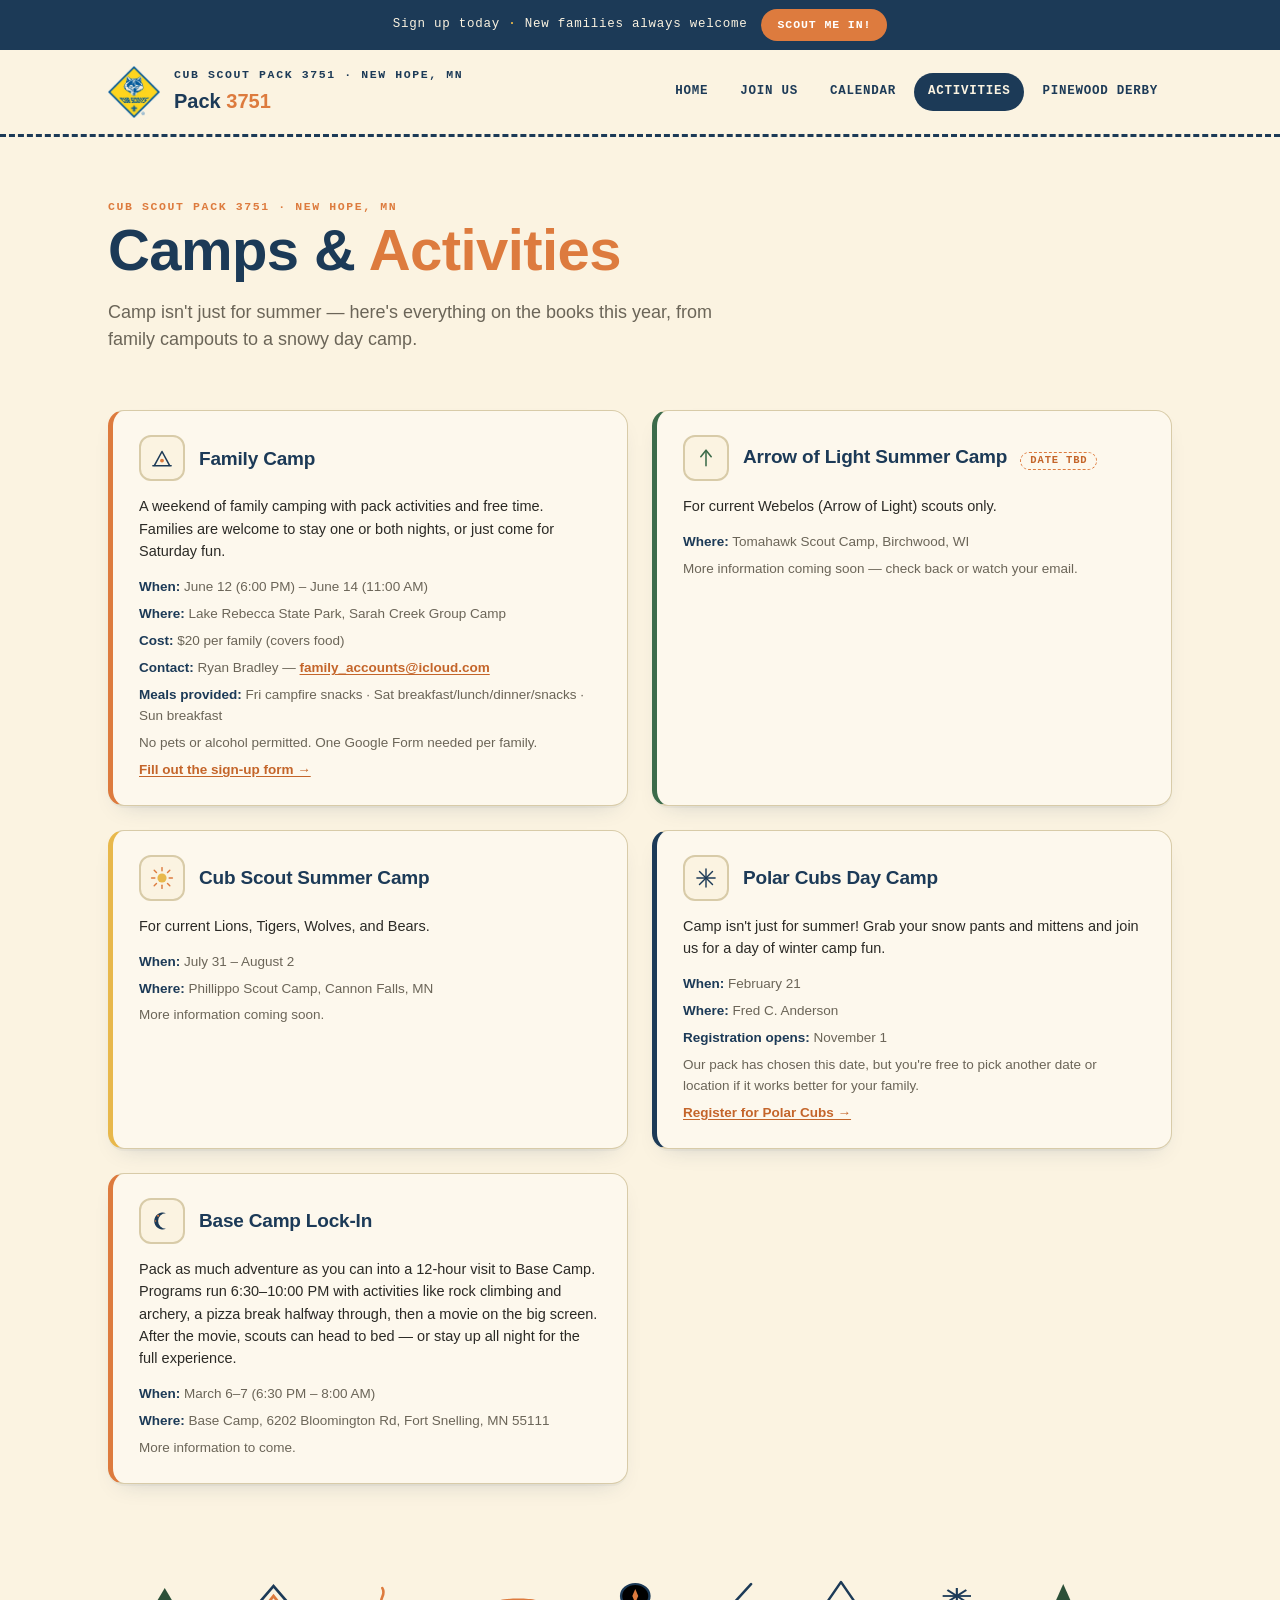
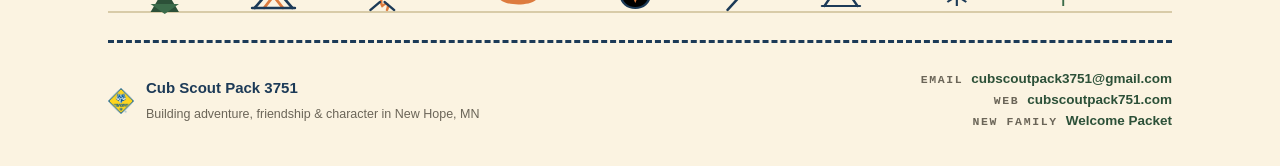
==== commit 5470a68e: "Add files via upload" ====
--- a/activities.html
+++ b/activities.html
@@ -165,6 +165,7 @@
       <div class="footer-contact">
         <div class="row"><span class="eyebrow muted">Email</span><a href="mailto:cubscoutpack3751@gmail.com">cubscoutpack3751@gmail.com</a></div>
         <div class="row"><span class="eyebrow muted">Web</span><a href="https://cubscoutpack751.com">cubscoutpack751.com</a></div>
+        <div class="row"><span class="eyebrow muted">New Family</span><a href="https://drive.google.com/file/d/1kgHtKAOLDL1ntrGwjUrhdAx1NfkqIMUQ/view?usp=drive_link" target="_blank" rel="noopener">Welcome Packet</a></div>
       </div>
     </div>
   </div>
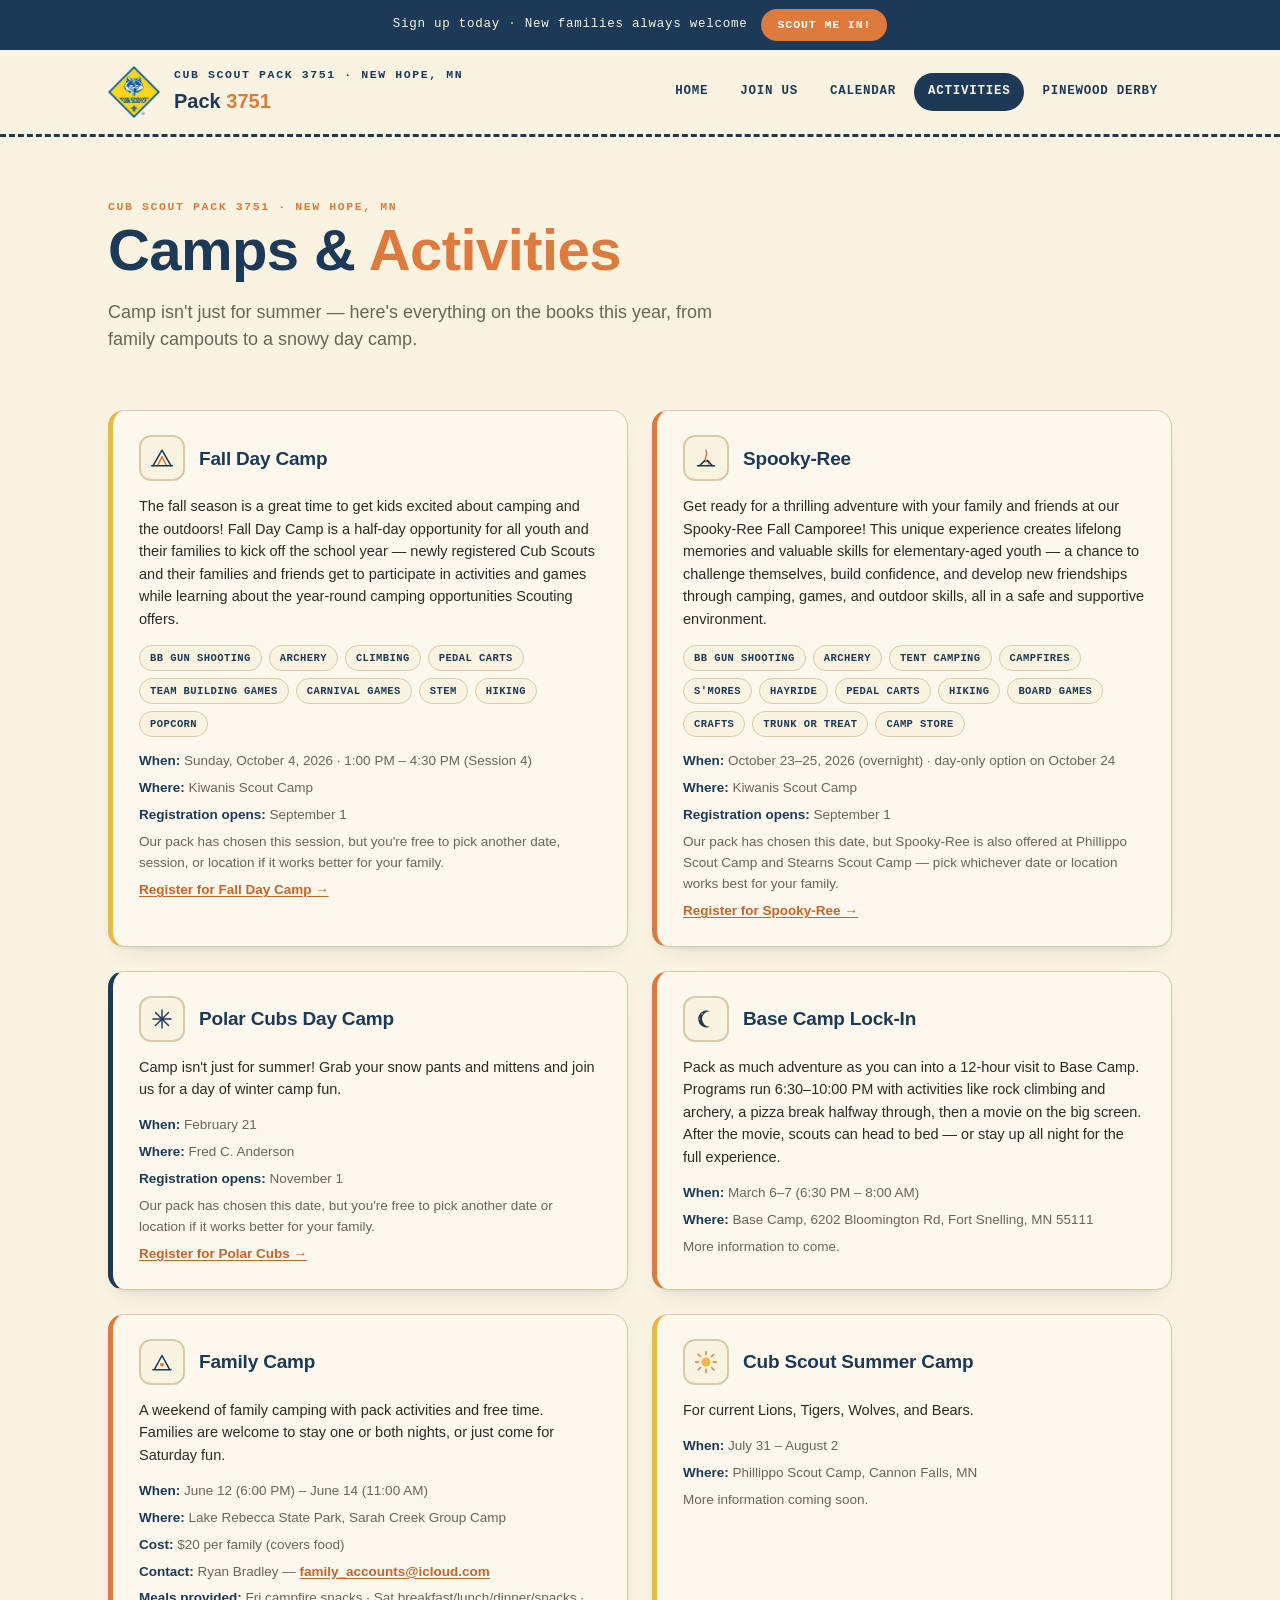
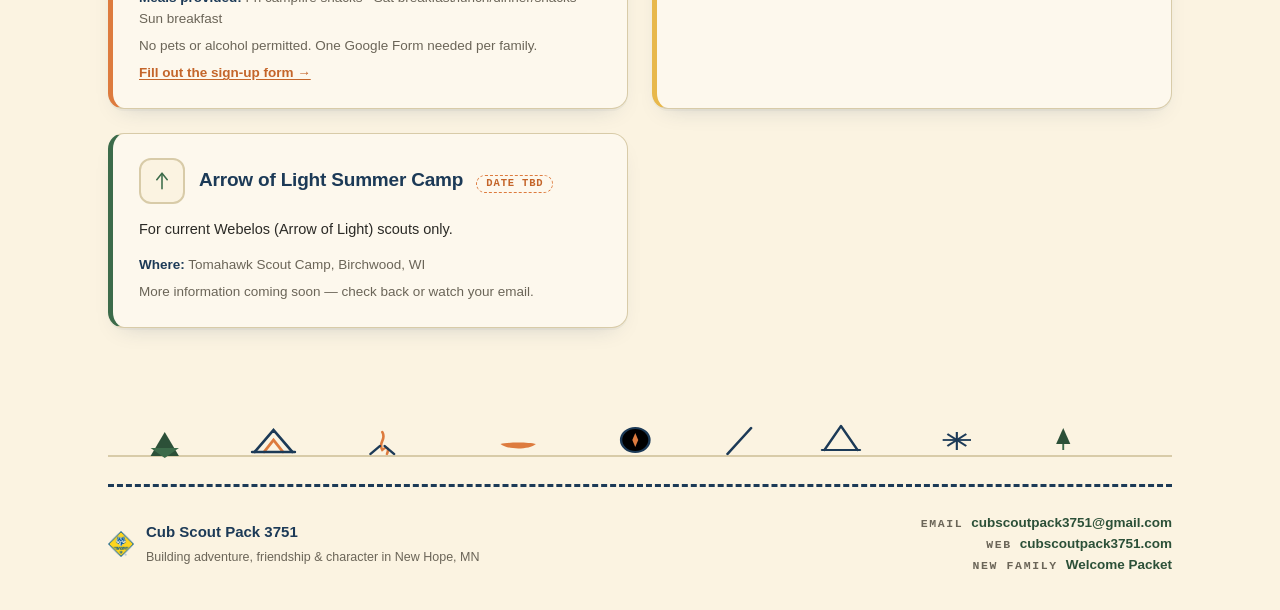
==== commit c631c82b: "Add files via upload" ====
--- a/activities.html
+++ b/activities.html
@@ -4,14 +4,14 @@
 <meta charset="UTF-8">
 <meta name="viewport" content="width=device-width, initial-scale=1.0">
 <title>Activities | Cub Scout Pack 3751</title>
-<meta name="description" content="Family Camp, summer camps, Polar Cubs, and the Base Camp Lock-In for Pack 3751.">
+<meta name="description" content="Fall Day Camp, Spooky-Ree, Polar Cubs, Lock-In, Family Camp and summer camps for Pack 3751.">
 <link rel="stylesheet" href="css/styles.css">
 </head>
 <body>
 <div class="topbar">
   <div class="wrap">
     <span>Sign up today <strong>&middot;</strong> New families always welcome</span>
-    <a class="btn-scoutmein" href="https://my.scouting.org/online-registration/b93ce5ed-6b80-42a9-a433-48067e9f3e9d/applicant-type" target="_blank" rel="noopener">Scout me in!</a>
+    <a class="btn-scoutmein" href="https://apply.scouting.org/start?unitId=b93ce5ed-6b80-42a9-a433-48067e9f3e9d" target="_blank" rel="noopener">Scout me in!</a>
   </div>
 </div>
 <header class="site-header">
@@ -47,6 +47,104 @@
     <div class="wrap">
       <div class="card-grid" style="grid-template-columns:repeat(auto-fit,minmax(340px,1fr));">
 
+        <div class="program-card gold">
+          <div class="top-row">
+            <span class="icon-badge"><svg viewBox="0 0 40 40" fill="none" xmlns="http://www.w3.org/2000/svg">
+<path d="M6 32 L20 8 L34 32" stroke="#1C3A57" stroke-width="2.4" stroke-linecap="round" stroke-linejoin="round"/>
+<path d="M13 32 L20 18 L27 32" stroke="#DD7B3E" stroke-width="2.4" stroke-linecap="round" stroke-linejoin="round"/>
+<line x1="4" y1="32" x2="36" y2="32" stroke="#1C3A57" stroke-width="2.4" stroke-linecap="round"/>
+</svg></span>
+            <h3>Fall Day Camp</h3>
+          </div>
+          <p class="desc">The fall season is a great time to get kids excited about camping and the outdoors! Fall Day Camp is a half-day opportunity for all youth and their families to kick off the school year &mdash; newly registered Cub Scouts and their families and friends get to participate in activities and games while learning about the year-round camping opportunities Scouting offers.</p>
+          <div class="activity-chips">
+            <span class="activity-chip">BB Gun Shooting</span>
+            <span class="activity-chip">Archery</span>
+            <span class="activity-chip">Climbing</span>
+            <span class="activity-chip">Pedal Carts</span>
+            <span class="activity-chip">Team Building Games</span>
+            <span class="activity-chip">Carnival Games</span>
+            <span class="activity-chip">STEM</span>
+            <span class="activity-chip">Hiking</span>
+            <span class="activity-chip">Popcorn</span>
+          </div>
+          <ul class="meta-list">
+            <li><strong>When:</strong> Sunday, October 4, 2026 &middot; 1:00 PM &ndash; 4:30 PM (Session 4)</li>
+            <li><strong>Where:</strong> Kiwanis Scout Camp</li>
+            <li><strong>Registration opens:</strong> September 1</li>
+            <li>Our pack has chosen this session, but you're free to pick another date, session, or location if it works better for your family.</li>
+            <li><a href="https://camp.northernstar.org/Article-Detail/fall-day-camp#Register">Register for Fall Day Camp &rarr;</a></li>
+          </ul>
+        </div>
+
+        <div class="program-card">
+          <div class="top-row">
+            <span class="icon-badge"><svg viewBox="0 0 40 40" fill="none" xmlns="http://www.w3.org/2000/svg">
+<path d="M20 8 C24 16 16 18 20 26 C24 22 26 24 24 30" stroke="#DD7B3E" stroke-width="2.4" stroke-linecap="round" stroke-linejoin="round"/>
+<path d="M10 32 L18 24" stroke="#1C3A57" stroke-width="2.4" stroke-linecap="round"/>
+<path d="M30 32 L22 24" stroke="#1C3A57" stroke-width="2.4" stroke-linecap="round"/>
+<line x1="7" y1="32" x2="33" y2="32" stroke="#1C3A57" stroke-width="2.4" stroke-linecap="round"/>
+</svg></span>
+            <h3>Spooky-Ree</h3>
+          </div>
+          <p class="desc">Get ready for a thrilling adventure with your family and friends at our Spooky-Ree Fall Camporee! This unique experience creates lifelong memories and valuable skills for elementary-aged youth &mdash; a chance to challenge themselves, build confidence, and develop new friendships through camping, games, and outdoor skills, all in a safe and supportive environment.</p>
+          <div class="activity-chips">
+            <span class="activity-chip">BB Gun Shooting</span>
+            <span class="activity-chip">Archery</span>
+            <span class="activity-chip">Tent Camping</span>
+            <span class="activity-chip">Campfires</span>
+            <span class="activity-chip">S'mores</span>
+            <span class="activity-chip">Hayride</span>
+            <span class="activity-chip">Pedal Carts</span>
+            <span class="activity-chip">Hiking</span>
+            <span class="activity-chip">Board Games</span>
+            <span class="activity-chip">Crafts</span>
+            <span class="activity-chip">Trunk or Treat</span>
+            <span class="activity-chip">Camp Store</span>
+          </div>
+          <ul class="meta-list">
+            <li><strong>When:</strong> October 23&ndash;25, 2026 (overnight) &middot; day-only option on October 24</li>
+            <li><strong>Where:</strong> Kiwanis Scout Camp</li>
+            <li><strong>Registration opens:</strong> September 1</li>
+            <li>Our pack has chosen this date, but Spooky-Ree is also offered at Phillippo Scout Camp and Stearns Scout Camp &mdash; pick whichever date or location works best for your family.</li>
+            <li><a href="https://camp.northernstar.org/Article-Detail/spooky-ree#Register">Register for Spooky-Ree &rarr;</a></li>
+          </ul>
+        </div>
+
+        <div class="program-card navy">
+          <div class="top-row">
+            <span class="icon-badge"><svg viewBox="0 0 40 40" fill="none" xmlns="http://www.w3.org/2000/svg" stroke="#1C3A57" stroke-width="2.2" stroke-linecap="round">
+<line x1="20" y1="6" x2="20" y2="34"/><line x1="6" y1="20" x2="34" y2="20"/>
+<line x1="10" y1="10" x2="30" y2="30"/><line x1="30" y1="10" x2="10" y2="30"/>
+</svg></span>
+            <h3>Polar Cubs Day Camp</h3>
+          </div>
+          <p class="desc">Camp isn't just for summer! Grab your snow pants and mittens and join us for a day of winter camp fun.</p>
+          <ul class="meta-list">
+            <li><strong>When:</strong> February 21</li>
+            <li><strong>Where:</strong> Fred C. Anderson</li>
+            <li><strong>Registration opens:</strong> November 1</li>
+            <li>Our pack has chosen this date, but you're free to pick another date or location if it works better for your family.</li>
+            <li><a href="https://camp.northernstar.org/Article-Detail/polar-cubs">Register for Polar Cubs &rarr;</a></li>
+          </ul>
+        </div>
+
+        <div class="program-card">
+          <div class="top-row">
+            <span class="icon-badge"><svg viewBox="0 0 40 40" fill="none" xmlns="http://www.w3.org/2000/svg">
+<path d="M26 8 A13 13 0 1 0 26 32 A10 10 0 0 1 26 8 Z" fill="#1C3A57"/>
+<circle cx="14" cy="12" r="1.6" fill="#DD7B3E"/><circle cx="10" cy="20" r="1.2" fill="#DD7B3E"/>
+</svg></span>
+            <h3>Base Camp Lock-In</h3>
+          </div>
+          <p class="desc">Pack as much adventure as you can into a 12-hour visit to Base Camp. Programs run 6:30&ndash;10:00 PM with activities like rock climbing and archery, a pizza break halfway through, then a movie on the big screen. After the movie, scouts can head to bed &mdash; or stay up all night for the full experience.</p>
+          <ul class="meta-list">
+            <li><strong>When:</strong> March 6&ndash;7 (6:30 PM &ndash; 8:00 AM)</li>
+            <li><strong>Where:</strong> Base Camp, 6202 Bloomington Rd, Fort Snelling, MN 55111</li>
+            <li>More information to come.</li>
+          </ul>
+        </div>
+
         <div class="program-card">
           <div class="top-row">
             <span class="icon-badge"><svg viewBox="0 0 40 40" fill="none" xmlns="http://www.w3.org/2000/svg">
@@ -68,21 +166,6 @@
           </ul>
         </div>
 
-        <div class="program-card green">
-          <div class="top-row">
-            <span class="icon-badge"><svg viewBox="0 0 40 40" fill="none" xmlns="http://www.w3.org/2000/svg">
-<line x1="20" y1="32" x2="20" y2="10" stroke="#3C6B4A" stroke-width="2.4" stroke-linecap="round"/>
-<path d="M12 18 L20 8 L28 18" stroke="#3C6B4A" stroke-width="2.4" stroke-linecap="round" stroke-linejoin="round"/>
-</svg></span>
-            <h3>Arrow of Light Summer Camp <span class="tbd-tag">Date TBD</span></h3>
-          </div>
-          <p class="desc">For current Webelos (Arrow of Light) scouts only.</p>
-          <ul class="meta-list">
-            <li><strong>Where:</strong> Tomahawk Scout Camp, Birchwood, WI</li>
-            <li>More information coming soon &mdash; check back or watch your email.</li>
-          </ul>
-        </div>
-
         <div class="program-card gold">
           <div class="top-row">
             <span class="icon-badge"><svg viewBox="0 0 40 40" fill="none" xmlns="http://www.w3.org/2000/svg" stroke="#DD7B3E" stroke-width="2.2" stroke-linecap="round">
@@ -102,37 +185,18 @@
           </ul>
         </div>
 
-        <div class="program-card navy">
-          <div class="top-row">
-            <span class="icon-badge"><svg viewBox="0 0 40 40" fill="none" xmlns="http://www.w3.org/2000/svg" stroke="#1C3A57" stroke-width="2.2" stroke-linecap="round">
-<line x1="20" y1="6" x2="20" y2="34"/><line x1="6" y1="20" x2="34" y2="20"/>
-<line x1="10" y1="10" x2="30" y2="30"/><line x1="30" y1="10" x2="10" y2="30"/>
-</svg></span>
-            <h3>Polar Cubs Day Camp</h3>
-          </div>
-          <p class="desc">Camp isn't just for summer! Grab your snow pants and mittens and join us for a day of winter camp fun.</p>
-          <ul class="meta-list">
-            <li><strong>When:</strong> February 21</li>
-            <li><strong>Where:</strong> Fred C. Anderson</li>
-            <li><strong>Registration opens:</strong> November 1</li>
-            <li>Our pack has chosen this date, but you're free to pick another date or location if it works better for your family.</li>
-            <li><a href="https://camp.northernstar.org/Article-Detail/polar-cubs">Register for Polar Cubs &rarr;</a></li>
-          </ul>
-        </div>
-
-        <div class="program-card">
-          <div class="top-row">
-            <span class="icon-badge"><svg viewBox="0 0 40 40" fill="none" xmlns="http://www.w3.org/2000/svg">
-<path d="M26 8 A13 13 0 1 0 26 32 A10 10 0 0 1 26 8 Z" fill="#1C3A57"/>
-<circle cx="14" cy="12" r="1.6" fill="#DD7B3E"/><circle cx="10" cy="20" r="1.2" fill="#DD7B3E"/>
-</svg></span>
-            <h3>Base Camp Lock-In</h3>
-          </div>
-          <p class="desc">Pack as much adventure as you can into a 12-hour visit to Base Camp. Programs run 6:30&ndash;10:00 PM with activities like rock climbing and archery, a pizza break halfway through, then a movie on the big screen. After the movie, scouts can head to bed &mdash; or stay up all night for the full experience.</p>
-          <ul class="meta-list">
-            <li><strong>When:</strong> March 6&ndash;7 (6:30 PM &ndash; 8:00 AM)</li>
-            <li><strong>Where:</strong> Base Camp, 6202 Bloomington Rd, Fort Snelling, MN 55111</li>
-            <li>More information to come.</li>
+        <div class="program-card green">
+          <div class="top-row">
+            <span class="icon-badge"><svg viewBox="0 0 40 40" fill="none" xmlns="http://www.w3.org/2000/svg">
+<line x1="20" y1="32" x2="20" y2="10" stroke="#3C6B4A" stroke-width="2.4" stroke-linecap="round"/>
+<path d="M12 18 L20 8 L28 18" stroke="#3C6B4A" stroke-width="2.4" stroke-linecap="round" stroke-linejoin="round"/>
+</svg></span>
+            <h3>Arrow of Light Summer Camp <span class="tbd-tag">Date TBD</span></h3>
+          </div>
+          <p class="desc">For current Webelos (Arrow of Light) scouts only.</p>
+          <ul class="meta-list">
+            <li><strong>Where:</strong> Tomahawk Scout Camp, Birchwood, WI</li>
+            <li>More information coming soon &mdash; check back or watch your email.</li>
           </ul>
         </div>
 
@@ -164,7 +228,7 @@
       </div>
       <div class="footer-contact">
         <div class="row"><span class="eyebrow muted">Email</span><a href="mailto:cubscoutpack3751@gmail.com">cubscoutpack3751@gmail.com</a></div>
-        <div class="row"><span class="eyebrow muted">Web</span><a href="https://cubscoutpack751.com">cubscoutpack751.com</a></div>
+        <div class="row"><span class="eyebrow muted">Web</span><a href="https://cubscoutpack3751.com">cubscoutpack3751.com</a></div>
         <div class="row"><span class="eyebrow muted">New Family</span><a href="https://drive.google.com/file/d/1kgHtKAOLDL1ntrGwjUrhdAx1NfkqIMUQ/view?usp=drive_link" target="_blank" rel="noopener">Welcome Packet</a></div>
       </div>
     </div>
--- a/css/styles.css
+++ b/css/styles.css
@@ -579,3 +579,25 @@
 .text-center { text-align: center; }
 .mt-0 { margin-top: 0; }
 .stack-sm > * + * { margin-top: 8px; }
+
+/* ==========================================================================
+   Activity tag chips (used on Activities page program cards)
+   ========================================================================== */
+.activity-chips {
+  display: flex;
+  flex-wrap: wrap;
+  gap: 7px;
+  margin: 14px 0 4px;
+}
+.activity-chip {
+  font-family: var(--font-label);
+  font-size: 10.5px;
+  font-weight: 600;
+  letter-spacing: 0.04em;
+  text-transform: uppercase;
+  color: var(--navy);
+  background: var(--cream);
+  border: 1.5px solid var(--line);
+  border-radius: var(--radius-pill);
+  padding: 4px 10px;
+}
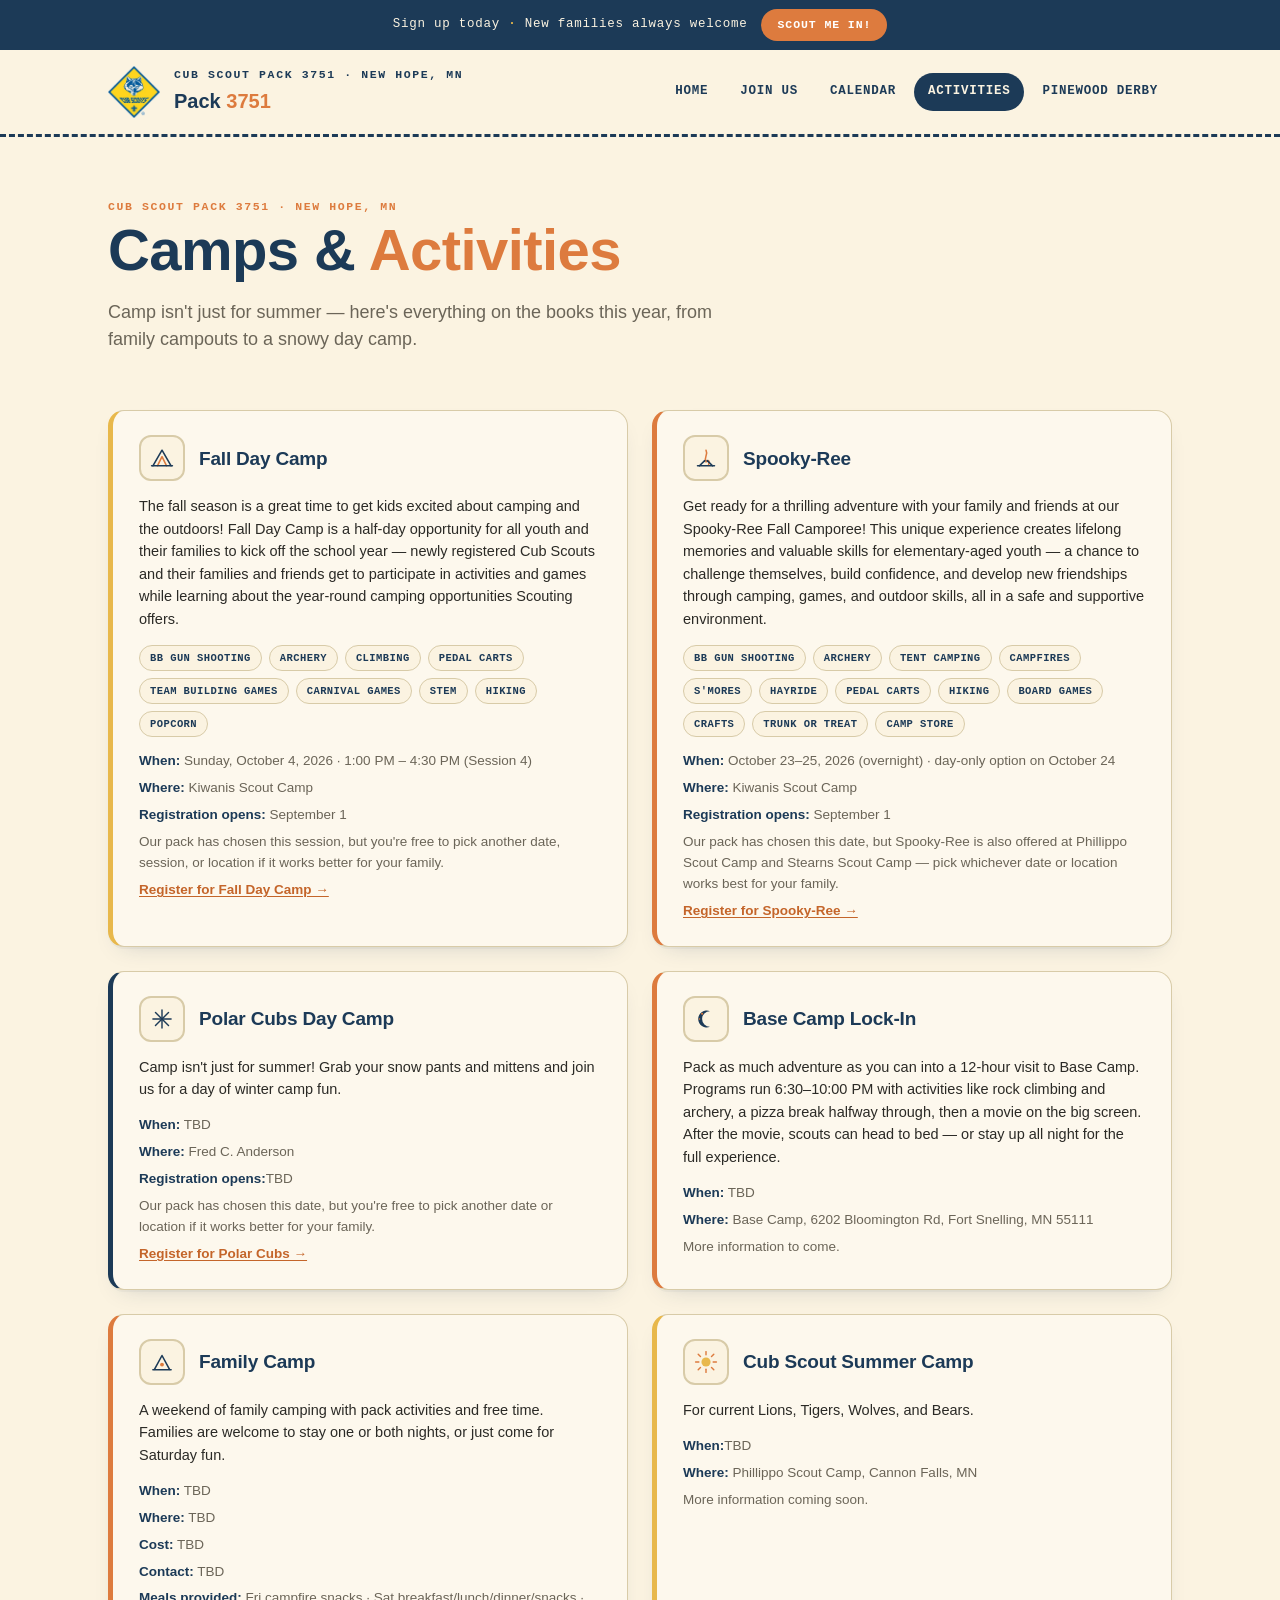
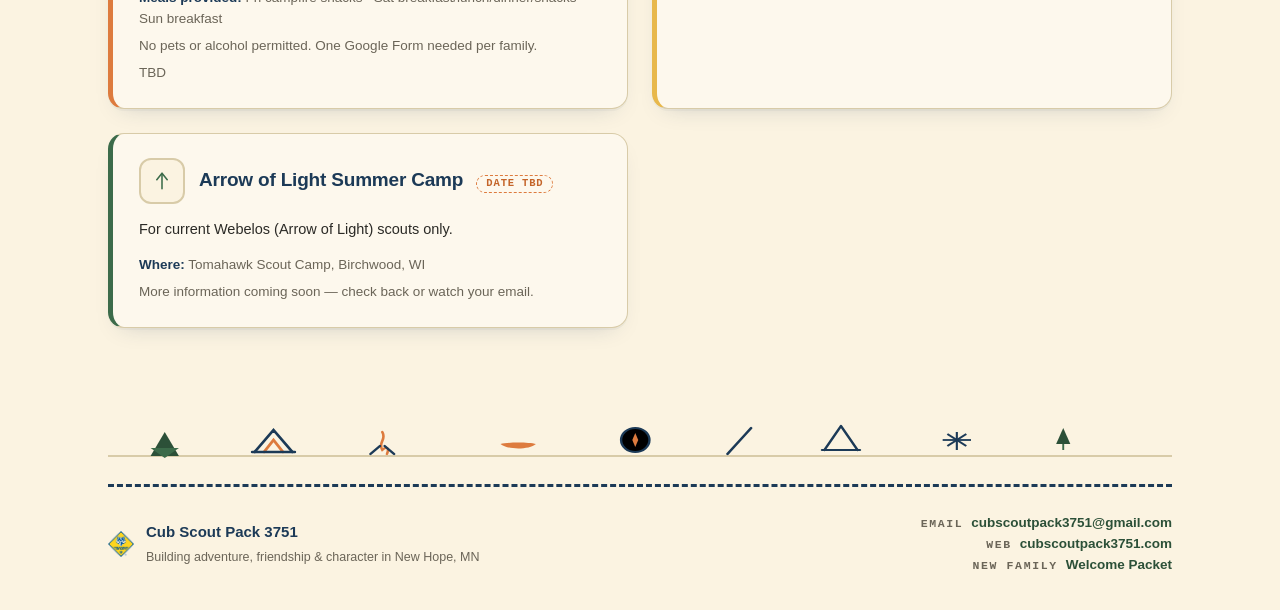
==== commit 32fc3e49: "Update activities.html" ====
--- a/activities.html
+++ b/activities.html
@@ -121,9 +121,9 @@
           </div>
           <p class="desc">Camp isn't just for summer! Grab your snow pants and mittens and join us for a day of winter camp fun.</p>
           <ul class="meta-list">
-            <li><strong>When:</strong> February 21</li>
+            <li><strong>When:</strong> TBD</li>
             <li><strong>Where:</strong> Fred C. Anderson</li>
-            <li><strong>Registration opens:</strong> November 1</li>
+            <li><strong>Registration opens:</strong>TBD</li>
             <li>Our pack has chosen this date, but you're free to pick another date or location if it works better for your family.</li>
             <li><a href="https://camp.northernstar.org/Article-Detail/polar-cubs">Register for Polar Cubs &rarr;</a></li>
           </ul>
@@ -139,7 +139,7 @@
           </div>
           <p class="desc">Pack as much adventure as you can into a 12-hour visit to Base Camp. Programs run 6:30&ndash;10:00 PM with activities like rock climbing and archery, a pizza break halfway through, then a movie on the big screen. After the movie, scouts can head to bed &mdash; or stay up all night for the full experience.</p>
           <ul class="meta-list">
-            <li><strong>When:</strong> March 6&ndash;7 (6:30 PM &ndash; 8:00 AM)</li>
+            <li><strong>When:</strong> TBD</li>
             <li><strong>Where:</strong> Base Camp, 6202 Bloomington Rd, Fort Snelling, MN 55111</li>
             <li>More information to come.</li>
           </ul>
@@ -156,13 +156,13 @@
           </div>
           <p class="desc">A weekend of family camping with pack activities and free time. Families are welcome to stay one or both nights, or just come for Saturday fun.</p>
           <ul class="meta-list">
-            <li><strong>When:</strong> June 12 (6:00 PM) &ndash; June 14 (11:00 AM)</li>
-            <li><strong>Where:</strong> Lake Rebecca State Park, Sarah Creek Group Camp</li>
-            <li><strong>Cost:</strong> $20 per family (covers food)</li>
-            <li><strong>Contact:</strong> Ryan Bradley &mdash; <a href="mailto:family_accounts@icloud.com">family_accounts@icloud.com</a></li>
+            <li><strong>When:</strong> TBD</li>
+            <li><strong>Where:</strong> TBD</li>
+            <li><strong>Cost:</strong> TBD</li>
+            <li><strong>Contact:</strong> TBD</a></li>
             <li><strong>Meals provided:</strong> Fri campfire snacks &middot; Sat breakfast/lunch/dinner/snacks &middot; Sun breakfast</li>
             <li>No pets or alcohol permitted. One Google Form needed per family.</li>
-            <li><a href="https://docs.google.com/forms/d/e/1FAIpQLSfXmg_qUj5GRMNpXM1DFjyAN6nbwdPiYPPDxMlVyNqQFSK7DQ/viewform?usp=header">Fill out the sign-up form &rarr;</a></li>
+            <li>TBD</li>
           </ul>
         </div>
 
@@ -179,7 +179,7 @@
           </div>
           <p class="desc">For current Lions, Tigers, Wolves, and Bears.</p>
           <ul class="meta-list">
-            <li><strong>When:</strong> July 31 &ndash; August 2</li>
+            <li><strong>When:</strong>TBD</li>
             <li><strong>Where:</strong> Phillippo Scout Camp, Cannon Falls, MN</li>
             <li>More information coming soon.</li>
           </ul>
